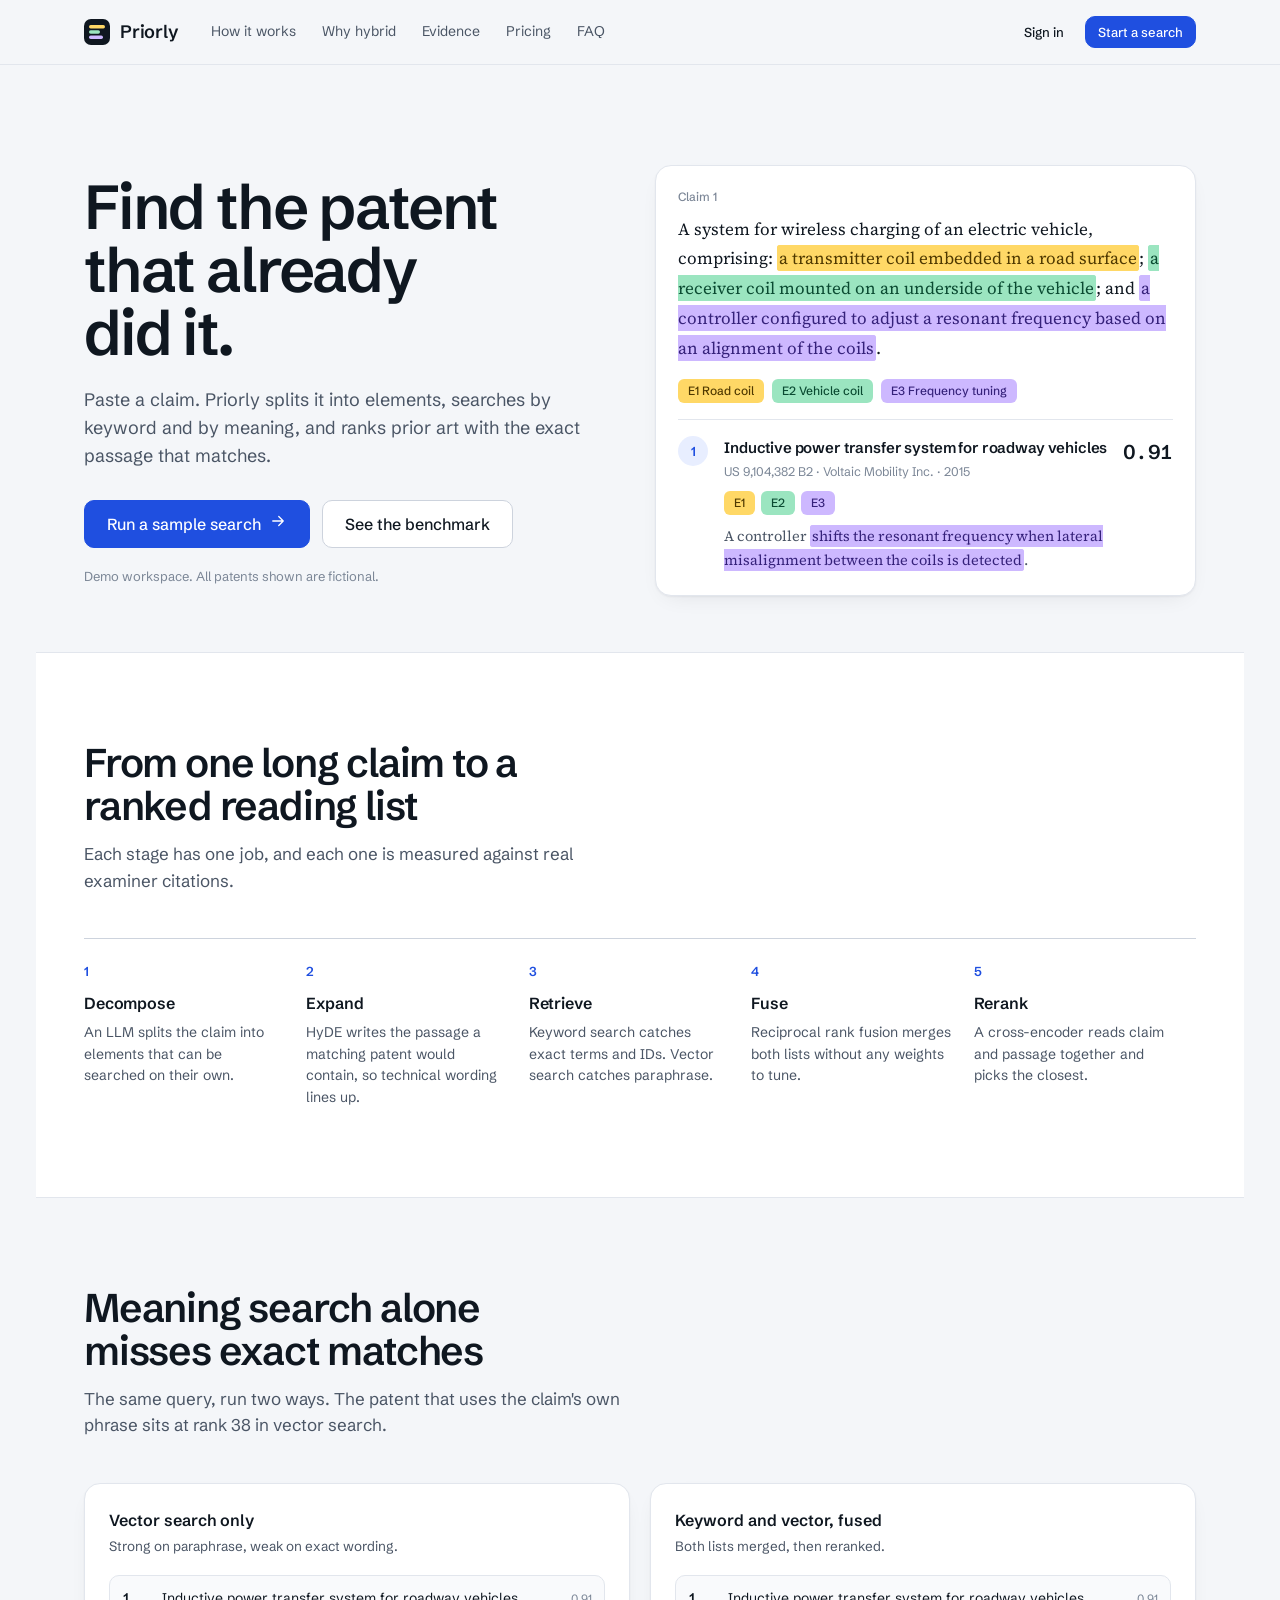
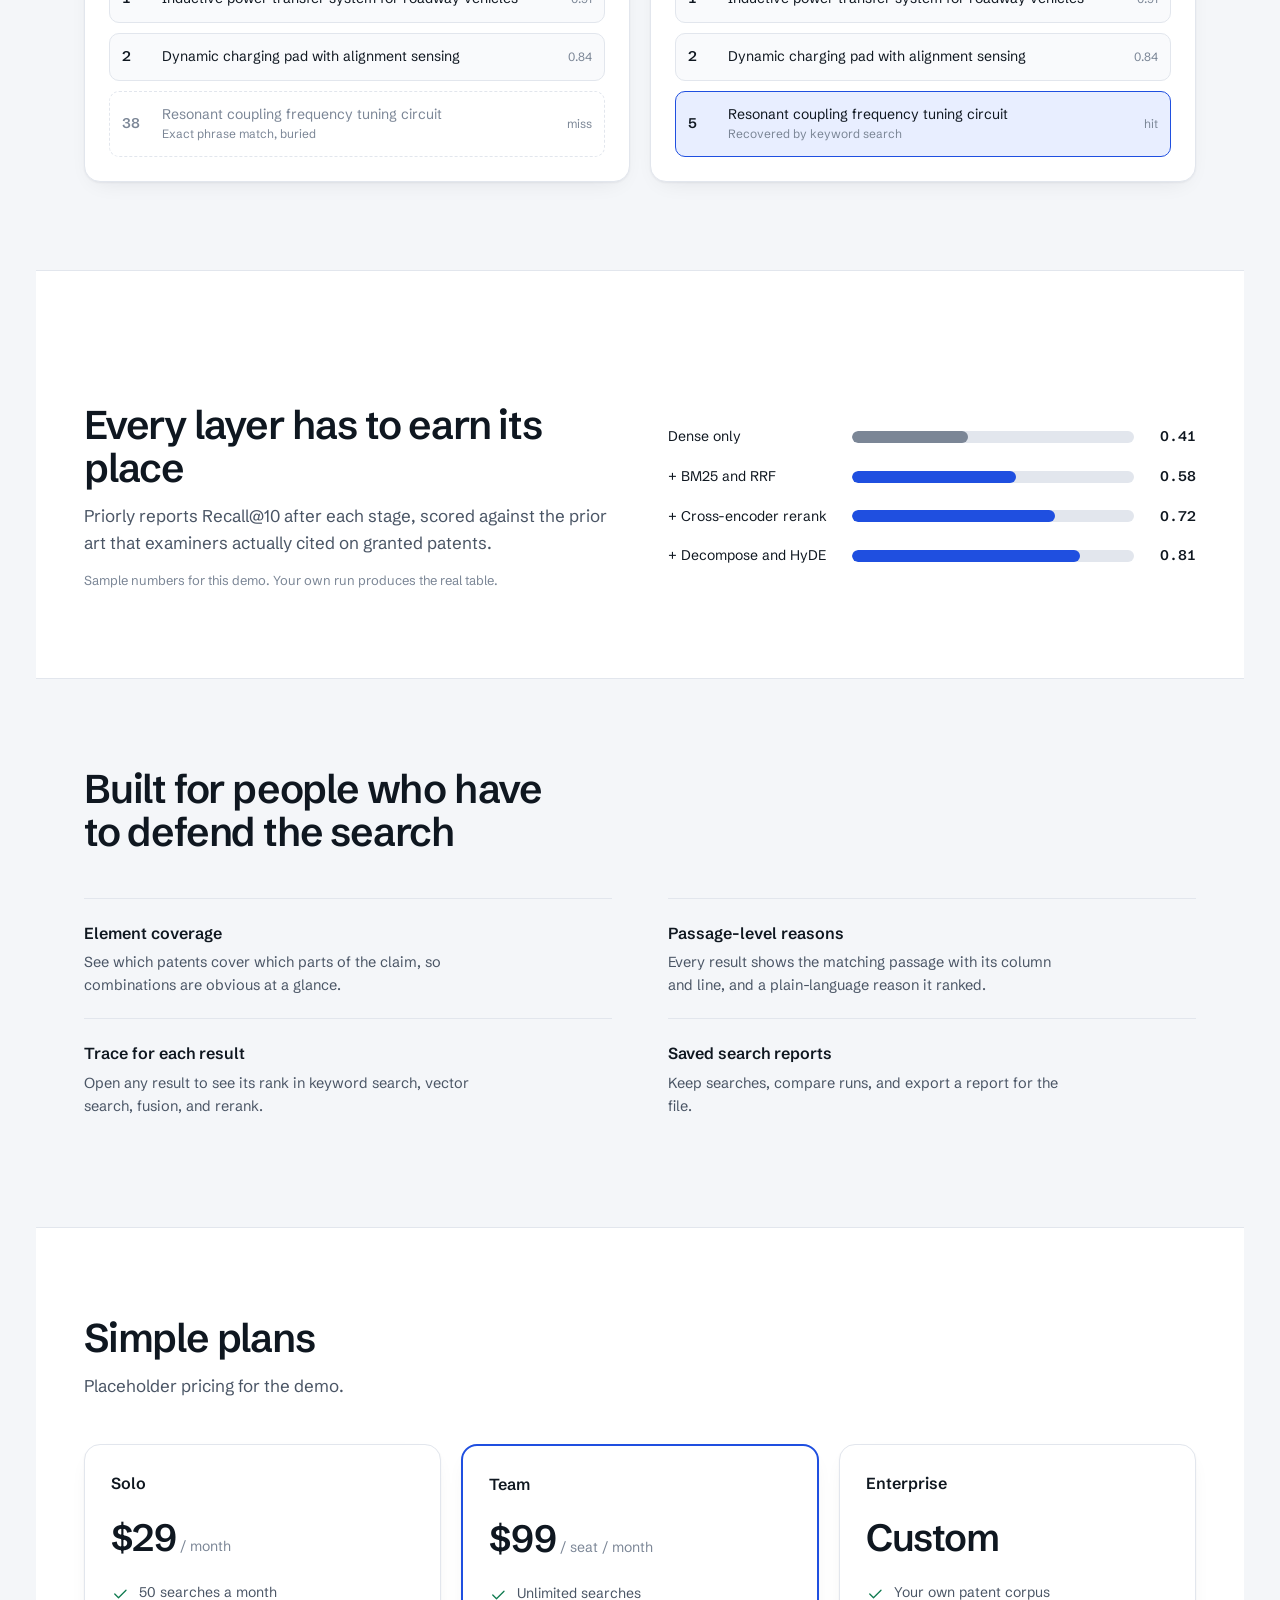
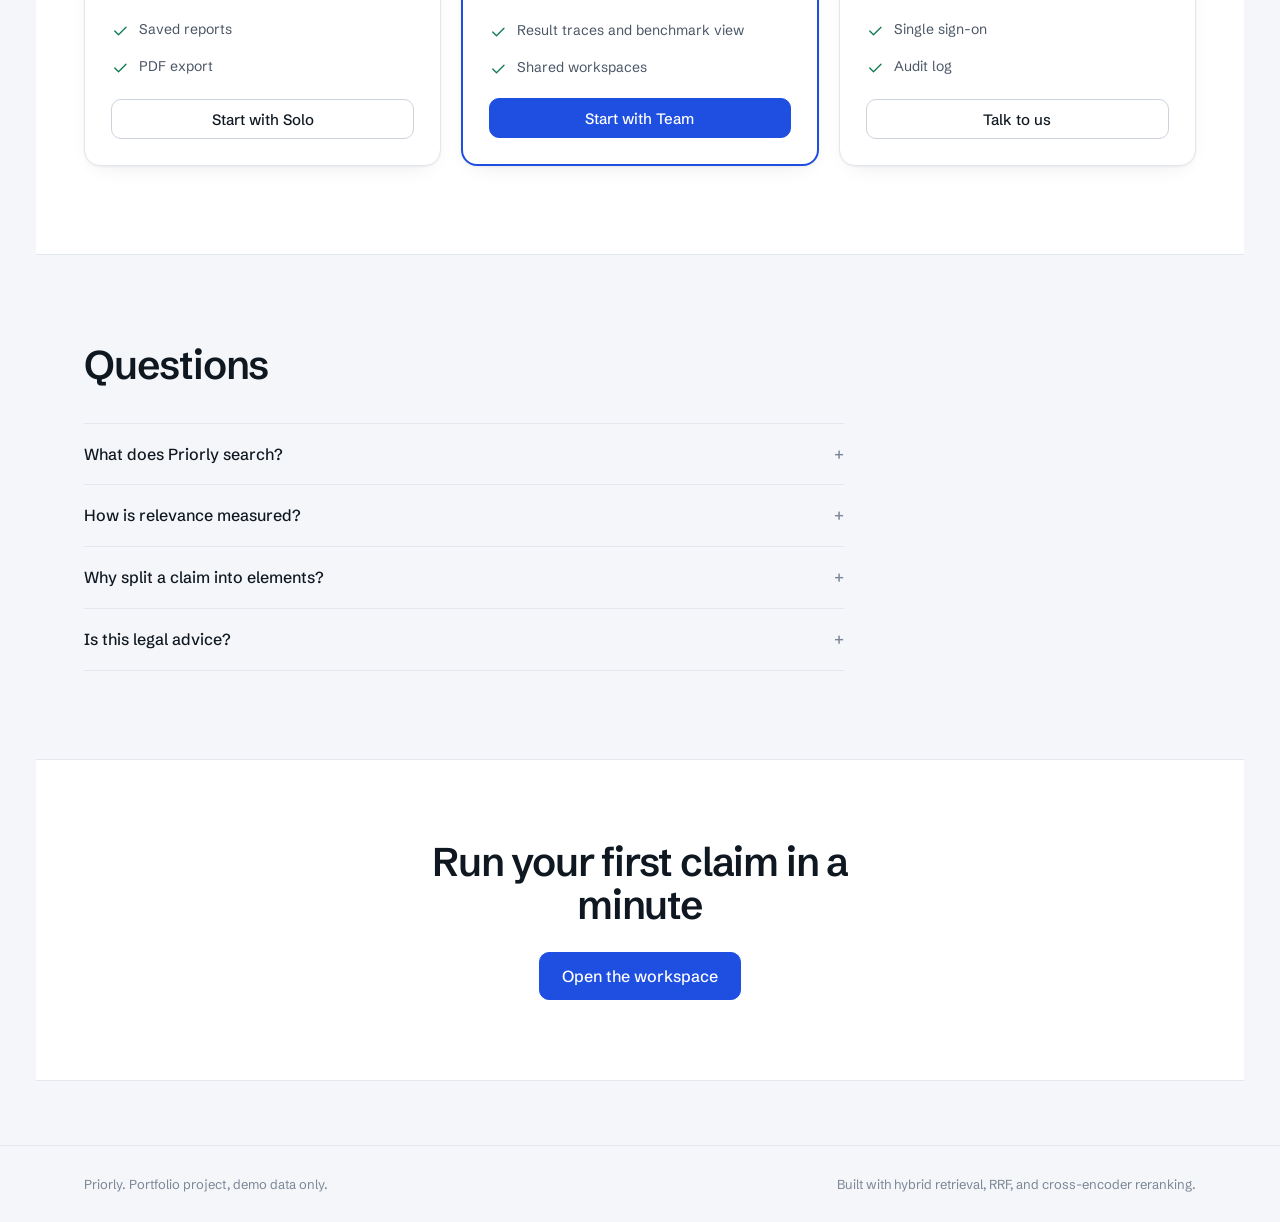
==== frontend/index.html @ bfcafda0 "Initial commit: Priorly AI Patent Search" ====
<!doctype html>
<html lang="en">
<head>
<meta charset="utf-8">
<meta name="viewport" content="width=device-width,initial-scale=1">
<title>Priorly | Prior-art search for patent claims</title>
<meta name="description" content="Paste a patent claim. Priorly splits it into elements, searches by keyword and meaning, and ranks prior art with the passage that matches.">
<link rel="preconnect" href="https://fonts.googleapis.com">
<link rel="preconnect" href="https://fonts.gstatic.com" crossorigin>
<link href="https://fonts.googleapis.com/css2?family=Schibsted+Grotesk:wght@400;500;600&family=Source+Serif+4:opsz,wght@8..60,400;8..60,600&display=swap" rel="stylesheet">
<link rel="stylesheet" href="css/styles.css">
<script>
  (function(){try{var t=localStorage.getItem("priorly-theme");if(!t&&window.matchMedia("(prefers-color-scheme: dark)").matches)t="dark";if(t)document.documentElement.setAttribute("data-theme",t)}catch(e){}})();
</script>
</head>
<body>

<header class="nav">
  <div class="wrap">
    <a href="index.html" class="logo" aria-label="Priorly home">
      <svg viewBox="0 0 26 26" aria-hidden="true"><rect width="26" height="26" rx="7" fill="var(--ink)"/><rect x="5" y="6" width="16" height="3.4" rx="1.7" fill="var(--e1)"/><rect x="5" y="11.3" width="11" height="3.4" rx="1.7" fill="var(--e2)"/><rect x="5" y="16.6" width="14" height="3.4" rx="1.7" fill="var(--e3)"/></svg>
      Priorly
    </a>
    <nav aria-label="Main">
      <a href="#how">How it works</a>
      <a href="#hybrid">Why hybrid</a>
      <a href="#evidence">Evidence</a>
      <a href="#pricing">Pricing</a>
      <a href="#faq">FAQ</a>
    </nav>
    <div class="actions">
      <a class="btn ghost sm" href="app.html">Sign in</a>
      <a class="btn primary sm" href="app.html">Start a search</a>
    </div>
  </div>
</header>

<main>
<section class="hero">
  <div class="wrap">
    <div>
      <h1>Find the patent that already did it.</h1>
      <p class="lede">Paste a claim. Priorly splits it into elements, searches by keyword and by meaning, and ranks prior art with the exact passage that matches.</p>
      <div class="cta">
        <a class="btn primary lg" href="app.html">Run a sample search <span data-i="arrow"></span></a>
        <a class="btn lg" href="#evidence">See the benchmark</a>
      </div>
      <p class="fine">Demo workspace. All patents shown are fictional.</p>
    </div>

    <div class="panel demo" aria-label="Example search result">
      <div class="label">Claim 1</div>
      <p class="claim-text">A system for wireless charging of an electric vehicle, comprising: <mark data-e="1">a transmitter coil embedded in a road surface</mark>; <mark data-e="2">a receiver coil mounted on an underside of the vehicle</mark>; and <mark data-e="3">a controller configured to adjust a resonant frequency based on an alignment of the coils</mark>.</p>
      <div class="legend">
        <span class="chip e1">E1 Road coil</span>
        <span class="chip e2">E2 Vehicle coil</span>
        <span class="chip e3">E3 Frequency tuning</span>
      </div>
      <div class="res">
        <div class="rank">1</div>
        <div>
          <h4>Inductive power transfer system for roadway vehicles</h4>
          <div class="meta">US 9,104,382 B2 &middot; Voltaic Mobility Inc. &middot; 2015</div>
          <div style="display:flex;gap:6px;margin-top:10px"><span class="chip e1">E1</span><span class="chip e2">E2</span><span class="chip e3">E3</span></div>
          <p class="quote">A controller <mark data-e="3">shifts the resonant frequency when lateral misalignment between the coils is detected</mark>.</p>
        </div>
        <div class="score">0.91</div>
      </div>
    </div>
  </div>
</section>

<section class="sec alt" id="how">
  <div class="wrap">
    <h2>From one long claim to a ranked reading list</h2>
    <p class="sub">Each stage has one job, and each one is measured against real examiner citations.</p>
    <div class="steps">
      <div class="step"><b>1</b><h3>Decompose</h3><p>An LLM splits the claim into elements that can be searched on their own.</p></div>
      <div class="step"><b>2</b><h3>Expand</h3><p>HyDE writes the passage a matching patent would contain, so technical wording lines up.</p></div>
      <div class="step"><b>3</b><h3>Retrieve</h3><p>Keyword search catches exact terms and IDs. Vector search catches paraphrase.</p></div>
      <div class="step"><b>4</b><h3>Fuse</h3><p>Reciprocal rank fusion merges both lists without any weights to tune.</p></div>
      <div class="step"><b>5</b><h3>Rerank</h3><p>A cross-encoder reads claim and passage together and picks the closest.</p></div>
    </div>
  </div>
</section>

<section class="sec" id="hybrid">
  <div class="wrap">
    <h2>Meaning search alone misses exact matches</h2>
    <p class="sub">The same query, run two ways. The patent that uses the claim's own phrase sits at rank 38 in vector search.</p>
    <div class="split">
      <div class="panel case">
        <h3>Vector search only</h3>
        <p class="cap">Strong on paraphrase, weak on exact wording.</p>
        <div class="rows">
          <div class="rowx"><span class="pos">1</span><span>Inductive power transfer system for roadway vehicles</span><small>0.91</small></div>
          <div class="rowx"><span class="pos">2</span><span>Dynamic charging pad with alignment sensing</span><small>0.84</small></div>
          <div class="rowx miss"><span class="pos">38</span><span>Resonant coupling frequency tuning circuit<small>Exact phrase match, buried</small></span><small>miss</small></div>
        </div>
      </div>
      <div class="panel case">
        <h3>Keyword and vector, fused</h3>
        <p class="cap">Both lists merged, then reranked.</p>
        <div class="rows">
          <div class="rowx"><span class="pos">1</span><span>Inductive power transfer system for roadway vehicles</span><small>0.91</small></div>
          <div class="rowx"><span class="pos">2</span><span>Dynamic charging pad with alignment sensing</span><small>0.84</small></div>
          <div class="rowx hit"><span class="pos">5</span><span>Resonant coupling frequency tuning circuit<small>Recovered by keyword search</small></span><small>hit</small></div>
        </div>
      </div>
    </div>
  </div>
</section>

<section class="sec alt" id="evidence">
  <div class="wrap">
    <div class="bars">
      <div>
        <h2>Every layer has to earn its place</h2>
        <p class="sub">Priorly reports Recall@10 after each stage, scored against the prior art that examiners actually cited on granted patents.</p>
        <p class="note">Sample numbers for this demo. Your own run produces the real table.</p>
      </div>
      <div id="lift" aria-label="Recall at 10 by pipeline stage"></div>
    </div>
  </div>
</section>

<section class="sec">
  <div class="wrap">
    <h2>Built for people who have to defend the search</h2>
    <div class="feat">
      <div><h3>Element coverage</h3><p>See which patents cover which parts of the claim, so combinations are obvious at a glance.</p></div>
      <div><h3>Passage-level reasons</h3><p>Every result shows the matching passage with its column and line, and a plain-language reason it ranked.</p></div>
      <div><h3>Trace for each result</h3><p>Open any result to see its rank in keyword search, vector search, fusion, and rerank.</p></div>
      <div><h3>Saved search reports</h3><p>Keep searches, compare runs, and export a report for the file.</p></div>
    </div>
  </div>
</section>

<section class="sec alt" id="pricing">
  <div class="wrap">
    <h2>Simple plans</h2>
    <p class="sub">Placeholder pricing for the demo.</p>
    <div class="plans">
      <div class="panel plan">
        <h3>Solo</h3><div class="price">$29<small> / month</small></div>
        <ul><li><span data-i="check"></span>50 searches a month</li><li><span data-i="check"></span>Saved reports</li><li><span data-i="check"></span>PDF export</li></ul>
        <a class="btn" href="app.html">Start with Solo</a>
      </div>
      <div class="panel plan hot">
        <h3>Team</h3><div class="price">$99<small> / seat / month</small></div>
        <ul><li><span data-i="check"></span>Unlimited searches</li><li><span data-i="check"></span>Result traces and benchmark view</li><li><span data-i="check"></span>Shared workspaces</li></ul>
        <a class="btn primary" href="app.html">Start with Team</a>
      </div>
      <div class="panel plan">
        <h3>Enterprise</h3><div class="price">Custom</div>
        <ul><li><span data-i="check"></span>Your own patent corpus</li><li><span data-i="check"></span>Single sign-on</li><li><span data-i="check"></span>Audit log</li></ul>
        <a class="btn" href="app.html">Talk to us</a>
      </div>
    </div>
  </div>
</section>

<section class="sec" id="faq">
  <div class="wrap">
    <h2>Questions</h2>
    <div class="faq">
      <details><summary>What does Priorly search?</summary><p>A corpus of granted patents and published applications. The demo uses a fictional set so you can explore the interface safely.</p></details>
      <details><summary>How is relevance measured?</summary><p>Against the references that examiners cited on granted patents. Recall@10 and precision@10 are reported after every pipeline stage.</p></details>
      <details><summary>Why split a claim into elements?</summary><p>One prior-art document rarely covers a whole claim. Searching elements separately finds the pieces, and the coverage view shows how they combine.</p></details>
      <details><summary>Is this legal advice?</summary><p>No. Priorly is a research tool. A patent professional should review any conclusion about validity.</p></details>
    </div>
  </div>
</section>

<section class="sec alt final">
  <div class="wrap">
    <h2>Run your first claim in a minute</h2>
    <div class="cta"><a class="btn primary lg" href="app.html">Open the workspace</a></div>
  </div>
</section>
</main>

<footer>
  <div class="wrap"><span>Priorly. Portfolio project, demo data only.</span><span>Built with hybrid retrieval, RRF, and cross-encoder reranking.</span></div>
</footer>

<script src="js/icons.js"></script>
<script src="js/data.js"></script>
<script>
  (function(){
    var host=document.getElementById("lift");
    EVAL.stages.forEach(function(s,i){
      var row=document.createElement("div");row.className="bar-row";
      row.innerHTML='<span>'+s.name+'</span><div class="track"><i class="'+(i===0?'base':'')+'"></i></div><span>'+s.recall.toFixed(2)+'</span>';
      host.appendChild(row);
    });
    var go=function(){host.querySelectorAll(".track i").forEach(function(el,i){el.style.width=(EVAL.stages[i].recall*100)+"%"})};
    if("IntersectionObserver" in window){
      new IntersectionObserver(function(e,o){if(e[0].isIntersecting){go();o.disconnect()}},{threshold:.3}).observe(host);
    } else go();
  })();
</script>
</body>
</html>
---- frontend/css/styles.css ----
:root{
  --bg:#F4F6F9;--surface:#FFFFFF;--surface2:#F9FAFC;--ink:#0F1720;--ink2:#4A5565;--ink3:#7B8696;
  --line:#E2E6ED;--line2:#CDD3DD;--brand:#1F4FE0;--brand-hover:#173FBD;--brand-ink:#FFFFFF;--brand-soft:#E8EEFF;
  --ok:#0E7A4F;--ok-soft:#E3F5EC;--warn:#8A5A00;--warn-soft:#FFF1D6;
  --e1:#FFD866;--e1-ink:#4F3900;--e2:#9BE5C0;--e2-ink:#0A4A31;--e3:#CDB8FF;--e3-ink:#35217A;
  --shadow:0 1px 2px rgba(15,23,32,.05),0 8px 24px -12px rgba(15,23,32,.12);
  --sans:"Schibsted Grotesk",ui-sans-serif,system-ui,-apple-system,"Segoe UI",Roboto,sans-serif;
  --serif:"Source Serif 4",Georgia,"Times New Roman",serif;
  --r:10px;--r-lg:16px;
}
[data-theme="dark"]{
  --bg:#0B1017;--surface:#121923;--surface2:#0F1620;--ink:#E8ECF2;--ink2:#A3AEBF;--ink3:#6F7B8D;
  --line:#232C3A;--line2:#334054;--brand:#6E92FF;--brand-hover:#8AA8FF;--brand-ink:#0B1017;--brand-soft:#1A2750;
  --ok:#5FD3A2;--ok-soft:#10261D;--warn:#F2C260;--warn-soft:#2A2110;
  --e1:#5C4A12;--e1-ink:#FFE08A;--e2:#164A36;--e2-ink:#9BE5C0;--e3:#3A2F6B;--e3-ink:#DCCFFF;
  --shadow:0 1px 2px rgba(0,0,0,.4),0 8px 24px -12px rgba(0,0,0,.6);
}
*{box-sizing:border-box}
html{scroll-behavior:smooth}
body{margin:0;background:var(--bg);color:var(--ink);font-family:var(--sans);font-size:15px;line-height:1.55;-webkit-font-smoothing:antialiased}
h1,h2,h3,h4,p{margin:0}
a{color:inherit;text-decoration:none}
button,input,select,textarea{font:inherit;color:inherit}
:focus-visible{outline:2px solid var(--brand);outline-offset:2px;border-radius:6px}
svg.i{width:18px;height:18px;flex:none;stroke:currentColor;fill:none;stroke-width:1.7;stroke-linecap:round;stroke-linejoin:round}
.sr{position:absolute;width:1px;height:1px;overflow:hidden;clip:rect(0,0,0,0);white-space:nowrap}

.btn{display:inline-flex;align-items:center;justify-content:center;gap:8px;height:40px;padding:0 16px;border-radius:var(--r);border:1px solid var(--line2);background:var(--surface);cursor:pointer;font-weight:500;transition:background .15s,border-color .15s}
.btn:hover{background:var(--surface2);border-color:var(--ink3)}
.btn.primary{background:var(--brand);border-color:var(--brand);color:var(--brand-ink)}
.btn.primary:hover{background:var(--brand-hover);border-color:var(--brand-hover)}
.btn.ghost{border-color:transparent;background:transparent}
.btn.ghost:hover{background:var(--surface2)}
.btn.sm{height:32px;padding:0 12px;font-size:13px}
.btn.lg{height:48px;padding:0 22px;font-size:16px}

mark{background:transparent;color:inherit;border-radius:3px;padding:1px 2px}
mark[data-e="1"]{background:var(--e1);color:var(--e1-ink)}
mark[data-e="2"]{background:var(--e2);color:var(--e2-ink)}
mark[data-e="3"]{background:var(--e3);color:var(--e3-ink)}
.chip{display:inline-flex;align-items:center;gap:6px;height:24px;padding:0 9px;border-radius:6px;font-size:12px;font-weight:500;border:1px solid var(--line2);color:var(--ink3);background:transparent}
.chip.e1{background:var(--e1);color:var(--e1-ink);border-color:transparent}
.chip.e2{background:var(--e2);color:var(--e2-ink);border-color:transparent}
.chip.e3{background:var(--e3);color:var(--e3-ink);border-color:transparent}
.chip.flag{background:var(--brand-soft);color:var(--brand);border-color:transparent}
.logo{display:inline-flex;align-items:center;gap:10px;font-weight:600;font-size:18px;letter-spacing:-.01em}
.logo svg{width:26px;height:26px}

/* ---------- Landing ---------- */
.wrap{max-width:1160px;margin:0 auto;padding:0 24px}
.nav{position:sticky;top:0;z-index:20;background:color-mix(in srgb,var(--bg) 88%,transparent);backdrop-filter:blur(10px);border-bottom:1px solid var(--line)}
.nav .wrap{display:flex;align-items:center;height:64px;gap:32px}
.nav nav{display:flex;gap:26px;color:var(--ink2);font-size:14px;margin-right:auto}
.nav nav a:hover{color:var(--ink)}
.nav .actions{display:flex;gap:8px;align-items:center}
.hero{padding:72px 0 56px}
.hero .wrap{display:grid;grid-template-columns:minmax(0,1fr) minmax(0,1.05fr);gap:56px;align-items:center}
.hero h1{font-size:clamp(40px,5.2vw,62px);line-height:1.02;letter-spacing:-.035em;font-weight:600;max-width:11ch}
.hero .lede{margin-top:22px;font-size:18px;color:var(--ink2);max-width:46ch}
.hero .cta{margin-top:30px;display:flex;gap:12px;flex-wrap:wrap}
.hero .fine{margin-top:18px;font-size:13px;color:var(--ink3)}
.panel{background:var(--surface);border:1px solid var(--line);border-radius:var(--r-lg);box-shadow:var(--shadow)}
.demo{padding:22px}
.demo .label{font-size:12px;color:var(--ink3);font-weight:500;margin-bottom:8px}
.claim-text{font-family:var(--serif);font-size:17px;line-height:1.75}
.hero mark{background-repeat:no-repeat;background-size:0% 100%;background-position:left;animation:sweep .8s ease forwards}
.hero mark[data-e="1"]{background-image:linear-gradient(var(--e1),var(--e1));animation-delay:.5s}
.hero mark[data-e="2"]{background-image:linear-gradient(var(--e2),var(--e2));animation-delay:1.3s}
.hero mark[data-e="3"]{background-image:linear-gradient(var(--e3),var(--e3));animation-delay:2.1s}
@keyframes sweep{to{background-size:100% 100%}}
.demo .legend{display:flex;gap:8px;flex-wrap:wrap;margin:16px 0}
.demo .res{border-top:1px solid var(--line);margin-top:6px;padding-top:16px;display:grid;grid-template-columns:34px 1fr auto;gap:12px;align-items:start}
.rank{width:30px;height:30px;border-radius:50%;background:var(--brand-soft);color:var(--brand);font-weight:600;font-size:13px;display:flex;align-items:center;justify-content:center}
.res h4{font-size:15px;font-weight:600;letter-spacing:-.01em}
.res .meta{font-size:12.5px;color:var(--ink3);margin-top:2px}
.res .quote{font-family:var(--serif);font-size:14.5px;color:var(--ink2);margin-top:10px;line-height:1.65}
.score{font-weight:600;font-size:20px;letter-spacing:-.02em;font-variant-numeric:tabular-nums}
.sec{padding:88px 0}
.sec.alt{background:var(--surface);border-block:1px solid var(--line)}
.sec h2{font-size:clamp(28px,3.4vw,40px);letter-spacing:-.03em;line-height:1.08;font-weight:600;max-width:20ch}
.sec .sub{margin-top:14px;color:var(--ink2);font-size:17px;max-width:56ch}
.steps{margin-top:44px;display:grid;grid-template-columns:repeat(5,1fr);border-top:1px solid var(--line2)}
.step{padding:22px 20px 0 0}
.step b{display:block;font-size:13px;color:var(--brand);font-weight:600;margin-bottom:10px}
.step h3{font-size:16px;font-weight:600;letter-spacing:-.01em;margin-bottom:6px}
.step p{font-size:14px;color:var(--ink2)}
.split{margin-top:44px;display:grid;grid-template-columns:1fr 1fr;gap:20px}
.case{padding:24px}
.case h3{font-size:16px;font-weight:600;margin-bottom:4px}
.case .cap{font-size:13.5px;color:var(--ink2);margin-bottom:18px}
.rows{display:flex;flex-direction:column;gap:10px}
.rowx{display:grid;grid-template-columns:28px 1fr auto;gap:12px;align-items:center;padding:12px;border:1px solid var(--line);border-radius:var(--r);background:var(--surface2);font-size:14px}
.rowx.miss{border-style:dashed;color:var(--ink3);background:transparent}
.rowx.hit{border-color:var(--brand);background:var(--brand-soft)}
.rowx small{display:block;color:var(--ink3);font-size:12px}
.pos{font-weight:600;font-variant-numeric:tabular-nums}
.bars{margin-top:44px;display:grid;grid-template-columns:minmax(0,1fr) minmax(0,1fr);gap:56px;align-items:center}
.bar-row{display:grid;grid-template-columns:170px 1fr 48px;gap:14px;align-items:center;padding:9px 0;font-size:14px}
.track{height:12px;background:var(--line);border-radius:6px;overflow:hidden}
.track i{display:block;height:100%;background:var(--brand);border-radius:6px;width:0;transition:width 1.1s cubic-bezier(.2,.7,.2,1)}
.track i.base{background:var(--ink3)}
.bar-row span:last-child{text-align:right;font-weight:600;font-variant-numeric:tabular-nums}
.note{font-size:13px;color:var(--ink3);margin-top:14px}
.feat{margin-top:44px;display:grid;grid-template-columns:1fr 1fr;column-gap:56px}
.feat div{padding:22px 0;border-top:1px solid var(--line)}
.feat h3{font-size:16px;font-weight:600;margin-bottom:6px}
.feat p{color:var(--ink2);font-size:14.5px;max-width:44ch}
.plans{margin-top:44px;display:grid;grid-template-columns:repeat(3,1fr);gap:20px}
.plan{padding:26px;display:flex;flex-direction:column;gap:14px}
.plan.hot{border:2px solid var(--brand)}
.plan h3{font-size:16px;font-weight:600}
.plan .price{font-size:38px;font-weight:600;letter-spacing:-.03em}
.plan .price small{font-size:14px;color:var(--ink3);font-weight:400;letter-spacing:0}
.plan ul{list-style:none;margin:0;padding:0;display:flex;flex-direction:column;gap:9px;color:var(--ink2);font-size:14px;flex:1}
.plan li{display:flex;gap:10px}
.plan li svg{color:var(--ok);margin-top:3px}
details{border-top:1px solid var(--line);padding:18px 0}
details:last-child{border-bottom:1px solid var(--line)}
summary{cursor:pointer;font-weight:500;font-size:16px;list-style:none;display:flex;justify-content:space-between}
summary::after{content:"+";color:var(--ink3)}
details[open] summary::after{content:"\2212"}
details p{margin-top:10px;color:var(--ink2);max-width:62ch}
.faq{margin-top:36px;max-width:760px}
.final{padding:80px 0;text-align:center}
.final h2{margin:0 auto;max-width:18ch}
.final .cta{margin-top:26px;display:flex;gap:12px;justify-content:center}
footer{border-top:1px solid var(--line);padding:28px 0;color:var(--ink3);font-size:13px}
footer .wrap{display:flex;justify-content:space-between;gap:16px;flex-wrap:wrap}

/* ---------- App ---------- */
.app{display:grid;grid-template-columns:248px minmax(0,1fr);min-height:100vh}
.side{background:var(--surface);border-right:1px solid var(--line);padding:18px 14px;display:flex;flex-direction:column;gap:20px;position:sticky;top:0;height:100vh}
.side .logo{padding:2px 8px}
.ws{display:flex;align-items:center;gap:10px;padding:9px 10px;border:1px solid var(--line);border-radius:var(--r);background:var(--surface2);font-size:13px}
.ws b{display:block;font-weight:600}
.ws small{color:var(--ink3)}
.avatar{width:28px;height:28px;border-radius:8px;background:var(--brand);color:var(--brand-ink);display:flex;align-items:center;justify-content:center;font-weight:600;font-size:12px;flex:none}
.menu{display:flex;flex-direction:column;gap:2px}
.menu button{display:flex;align-items:center;gap:12px;height:38px;padding:0 10px;border:0;background:transparent;border-radius:8px;color:var(--ink2);cursor:pointer;text-align:left;font-weight:500;width:100%}
.menu button:hover{background:var(--surface2);color:var(--ink)}
.menu button[aria-current="page"]{background:var(--brand-soft);color:var(--brand)}
.menu .count{margin-left:auto;font-size:12px;color:var(--ink3);font-weight:500}
.side .foot{margin-top:auto;display:flex;flex-direction:column;gap:8px}
.usage{padding:12px;border:1px solid var(--line);border-radius:var(--r);font-size:12.5px;color:var(--ink2)}
.usage .track{margin-top:8px;height:6px}
.usage .track i{width:42%}
main{padding:28px 36px 64px;min-width:0}
.top{display:flex;align-items:flex-start;justify-content:space-between;gap:16px;margin-bottom:22px;flex-wrap:wrap}
.top h1{font-size:26px;letter-spacing:-.025em;font-weight:600}
.top p{color:var(--ink2);margin-top:4px}
.view{display:none}
.view.on{display:block}
.grid2{display:grid;grid-template-columns:minmax(0,1fr) 300px;gap:20px;align-items:start}
.card{background:var(--surface);border:1px solid var(--line);border-radius:var(--r-lg);padding:20px}
.card + .card{margin-top:16px}
.card h3{font-size:15px;font-weight:600;margin-bottom:12px}
.field-label{font-size:13px;color:var(--ink2);font-weight:500;display:flex;justify-content:space-between;margin-bottom:8px}
textarea#claim{width:100%;min-height:128px;resize:vertical;border:1px solid var(--line2);border-radius:var(--r);padding:14px 16px;background:var(--surface2);font-family:var(--serif);font-size:16.5px;line-height:1.7}
textarea#claim:focus{border-color:var(--brand);outline:none;box-shadow:0 0 0 3px var(--brand-soft)}
.toolbar{display:flex;flex-wrap:wrap;gap:8px 18px;align-items:center;margin-top:14px}
.tg{display:flex;align-items:center;gap:8px;font-size:13.5px;color:var(--ink2);cursor:pointer;user-select:none}
.tg input{position:absolute;opacity:0}
.sw{width:32px;height:18px;border-radius:9px;background:var(--line2);position:relative;transition:background .15s;flex:none}
.sw::after{content:"";position:absolute;top:2px;left:2px;width:14px;height:14px;border-radius:50%;background:#fff;transition:transform .15s}
.tg input:checked + .sw{background:var(--brand)}
.tg input:checked + .sw::after{transform:translateX(14px)}
.tg input:focus-visible + .sw{outline:2px solid var(--brand);outline-offset:2px}
select,.inp{height:36px;border:1px solid var(--line2);border-radius:8px;background:var(--surface);padding:0 10px}
.inp{width:100%}
.spacer{flex:1}
.prog{display:none;margin-top:16px;gap:0;border:1px solid var(--line);border-radius:var(--r);overflow:hidden}
.prog.on{display:flex}
.pstep{flex:1;padding:10px 12px;font-size:12.5px;color:var(--ink3);border-right:1px solid var(--line);display:flex;gap:8px;align-items:center}
.pstep:last-child{border-right:0}
.pstep.run{color:var(--brand);background:var(--brand-soft)}
.pstep.done{color:var(--ok)}
.pstep svg{width:15px;height:15px}
.resbar{display:flex;justify-content:space-between;align-items:center;margin:22px 0 12px;flex-wrap:wrap;gap:8px}
.resbar h3{font-size:16px;font-weight:600}
.resbar span{font-size:13px;color:var(--ink3)}
.r{background:var(--surface);border:1px solid var(--line);border-radius:var(--r-lg);padding:18px 20px;display:grid;grid-template-columns:34px minmax(0,1fr) auto;gap:14px;transition:border-color .15s}
.r + .r{margin-top:12px}
.r:hover{border-color:var(--line2)}
.r .head{display:flex;gap:8px;align-items:center;flex-wrap:wrap;margin-top:10px}
.r .quote{font-family:var(--serif);font-size:15px;line-height:1.7;color:var(--ink2);margin-top:12px;padding-left:14px;border-left:2px solid var(--line2)}
.r .why{font-size:13.5px;color:var(--ink2);margin-top:10px}
.r .side-col{text-align:right;display:flex;flex-direction:column;align-items:flex-end;gap:10px}
.r .score small{display:block;font-size:11.5px;color:var(--ink3);font-weight:400;letter-spacing:0}
.actions-row{display:flex;gap:6px}
.icon-btn{width:32px;height:32px;border:1px solid var(--line);border-radius:8px;background:transparent;display:inline-flex;align-items:center;justify-content:center;cursor:pointer;color:var(--ink2)}
.icon-btn:hover{background:var(--surface2);color:var(--ink)}
.icon-btn.on{color:var(--brand);border-color:var(--brand);background:var(--brand-soft)}
.empty{border:1px dashed var(--line2);border-radius:var(--r-lg);padding:44px 24px;text-align:center;color:var(--ink2)}
.empty h3{color:var(--ink);font-size:17px;margin-bottom:6px}
.aside .el{display:flex;gap:10px;align-items:flex-start;padding:10px 0;border-top:1px solid var(--line);font-size:13.5px}
.aside .el:first-of-type{border-top:0}
.aside .el .chip{margin-top:1px}
.cov{display:flex;gap:6px;align-items:center;font-size:13px;margin:8px 0}
.cov .track{flex:1;height:8px}
.kv{display:flex;justify-content:space-between;font-size:13.5px;padding:7px 0;border-top:1px solid var(--line);color:var(--ink2)}
.kv:first-of-type{border-top:0}
.kv b{color:var(--ink);font-weight:500}
.metrics{display:grid;grid-template-columns:repeat(4,1fr);gap:14px;margin-bottom:16px}
.metric{background:var(--surface);border:1px solid var(--line);border-radius:var(--r-lg);padding:16px 18px}
.metric small{color:var(--ink3);font-size:13px}
.metric b{display:block;font-size:28px;letter-spacing:-.03em;font-weight:600;margin-top:2px;font-variant-numeric:tabular-nums}
.metric span{font-size:12.5px;color:var(--ok);font-weight:500}
.chart{width:100%;height:auto;display:block}
.chart text{font-family:var(--sans);fill:var(--ink2);font-size:12px}
.chart .gl{stroke:var(--line);stroke-width:1}
table{width:100%;border-collapse:collapse;font-size:14px}
th,td{text-align:left;padding:11px 12px;border-top:1px solid var(--line)}
th{font-weight:500;color:var(--ink3);font-size:13px;border-top:0}
td.num,th.num{text-align:right;font-variant-numeric:tabular-nums}
td b{font-weight:600}
.good{color:var(--ok);font-weight:600}
.bad{color:#C2412D;font-weight:600}
[data-theme="dark"] .bad{color:#FF8D79}
.list .item{display:grid;grid-template-columns:minmax(0,1fr) auto;gap:12px;align-items:center;padding:14px 0;border-top:1px solid var(--line)}
.list .item:first-child{border-top:0}
.list .item b{font-weight:600}
.list .item small{display:block;color:var(--ink3);font-size:13px}
.form{display:grid;grid-template-columns:1fr 1fr;gap:16px 20px}
.form label{font-size:13px;color:var(--ink2);font-weight:500;display:flex;flex-direction:column;gap:6px}
.form .hint{font-weight:400;color:var(--ink3);font-size:12.5px}
#drawer{position:fixed;top:0;right:0;height:100vh;width:min(440px,100%);background:var(--surface);border-left:1px solid var(--line);box-shadow:var(--shadow);transform:translateX(102%);transition:transform .28s cubic-bezier(.2,.7,.2,1);z-index:50;padding:22px;overflow:auto}
#drawer.on{transform:none}
#scrim{position:fixed;inset:0;background:rgba(10,14,20,.35);opacity:0;pointer-events:none;transition:opacity .2s;z-index:40}
#scrim.on{opacity:1;pointer-events:auto}
.trace{margin-top:16px;display:flex;flex-direction:column;gap:12px}
.tr{display:grid;grid-template-columns:110px 1fr 40px;gap:10px;align-items:center;font-size:13.5px}
.tr .track{height:10px}
.tr .track i{width:var(--w);transition:none}
.tr b{text-align:right;font-variant-numeric:tabular-nums}
#toast{position:fixed;left:50%;bottom:28px;transform:translate(-50%,20px);background:var(--ink);color:var(--bg);padding:10px 16px;border-radius:10px;font-size:14px;opacity:0;pointer-events:none;transition:all .25s;z-index:60}
#toast.on{opacity:1;transform:translate(-50%,0)}

@media (max-width:980px){
  .hero .wrap,.bars,.split,.feat,.plans{grid-template-columns:1fr}
  .steps{grid-template-columns:1fr 1fr}
  .nav nav{display:none}
  .nav .wrap{justify-content:space-between}
  .app{grid-template-columns:1fr}
  .side{position:static;height:auto;flex-direction:row;flex-wrap:wrap;align-items:center;padding:12px}
  .side .ws,.side .usage{display:none}
  .menu{flex-direction:row;flex-wrap:wrap}
  .side .foot{margin:0 0 0 auto;flex-direction:row}
  main{padding:20px 16px 56px}
  .grid2{grid-template-columns:minmax(0,1fr)}
  .prog{flex-wrap:wrap}
  .pstep{flex:1 1 33%;border-bottom:1px solid var(--line)}
  .metrics{grid-template-columns:1fr 1fr}
  .form{grid-template-columns:1fr}
  .r{grid-template-columns:30px minmax(0,1fr)}
  .r .side-col{grid-column:2;flex-direction:row;align-items:center;justify-content:space-between;text-align:left}
}
@media (prefers-reduced-motion:reduce){
  *{animation:none!important;transition:none!important}
  .hero mark{background-size:100% 100%}
}

.modebar{display:flex;gap:10px;align-items:flex-start;padding:10px 14px;border-radius:var(--r);font-size:13px;margin-bottom:18px;border:1px solid var(--line);background:var(--surface)}
.modebar .dot{width:8px;height:8px;border-radius:50%;margin-top:6px;flex:none;background:var(--ink3)}
.modebar.live .dot{background:var(--ok)}
.modebar.demo{background:var(--warn-soft);border-color:transparent;color:var(--warn)}
.modebar.demo .dot{background:var(--warn)}
.modebar code{font-family:ui-monospace,Menlo,monospace;font-size:12px}
.notice{padding:10px 14px;border-radius:var(--r);background:var(--warn-soft);color:var(--warn);font-size:13.5px;margin:22px 0 -10px}
.empty.err{border-color:var(--line2)}

.grid2>*{min-width:0}
.toolbar{min-width:0}
@media (max-width:980px){#typeTable{display:block;overflow-x:auto;white-space:nowrap}}

.metric span.neg{color:#C2412D}
[data-theme="dark"] .metric span.neg{color:#FF8D79}
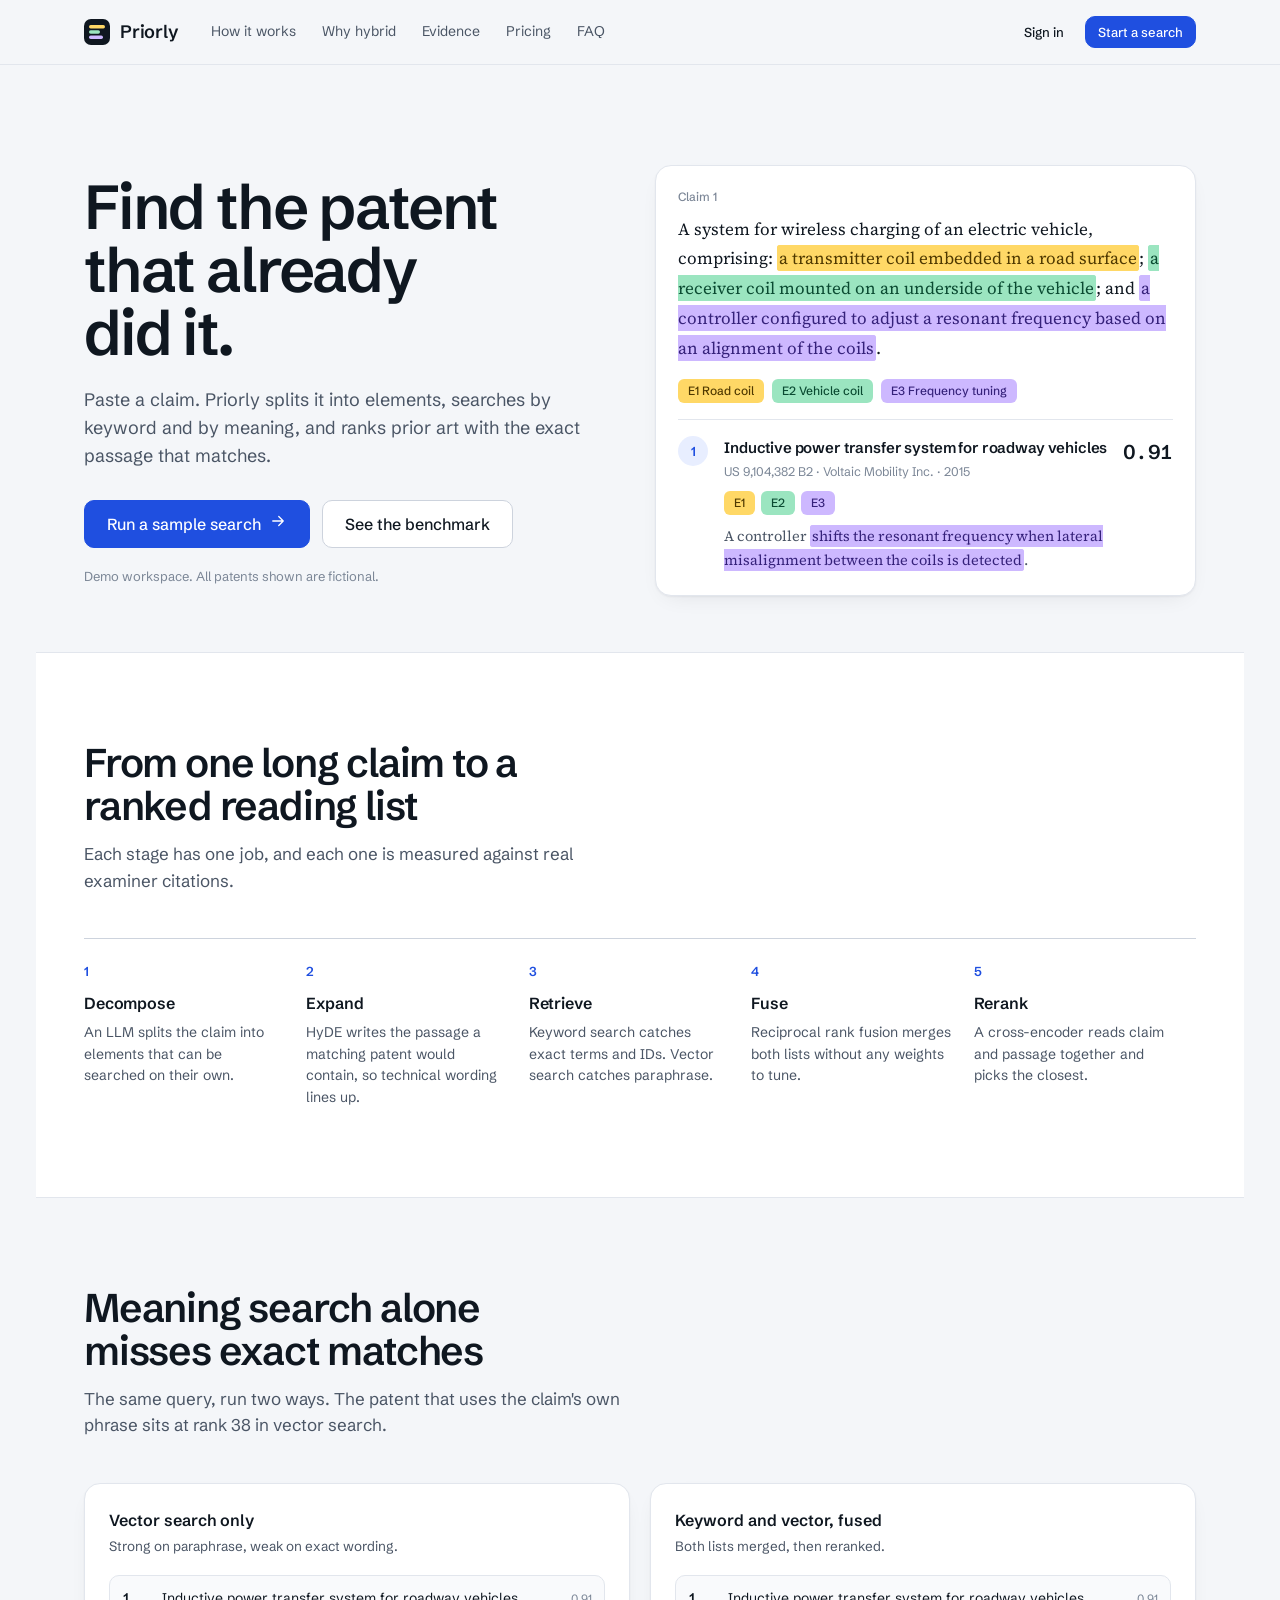
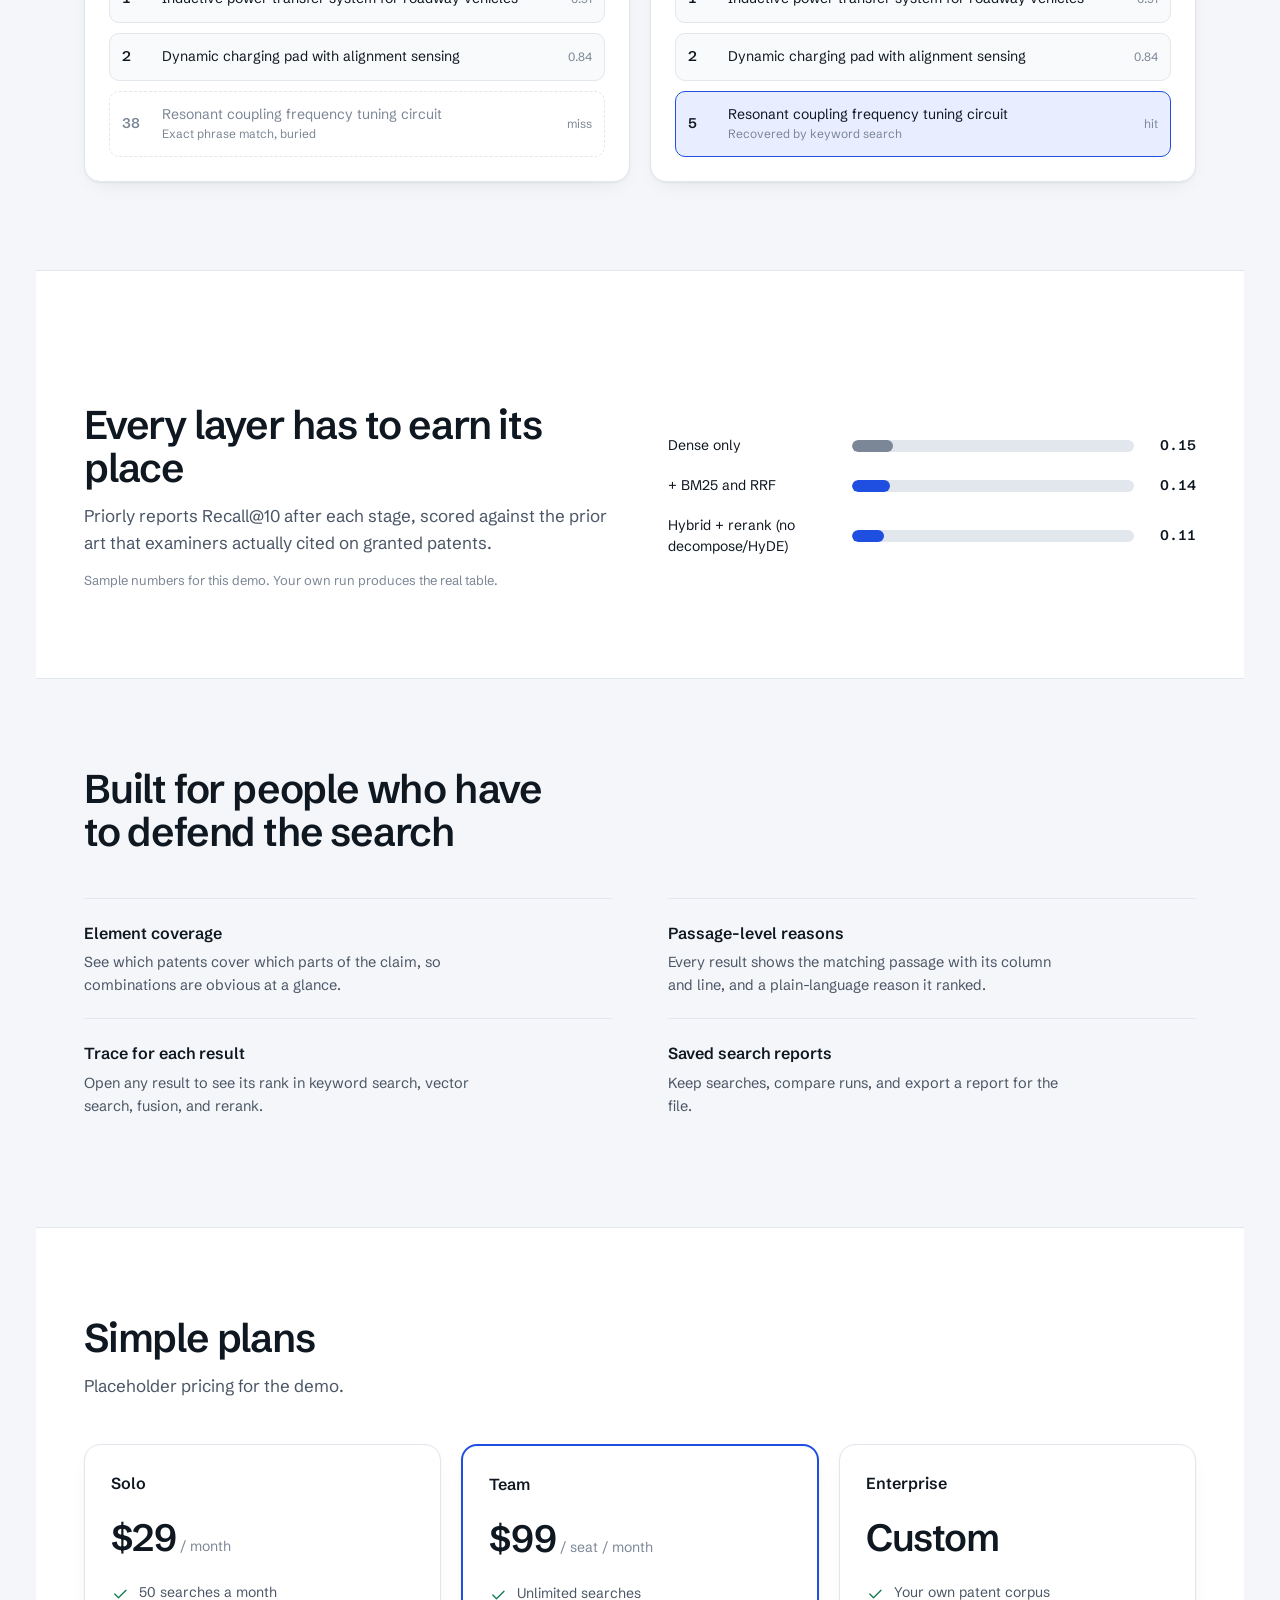
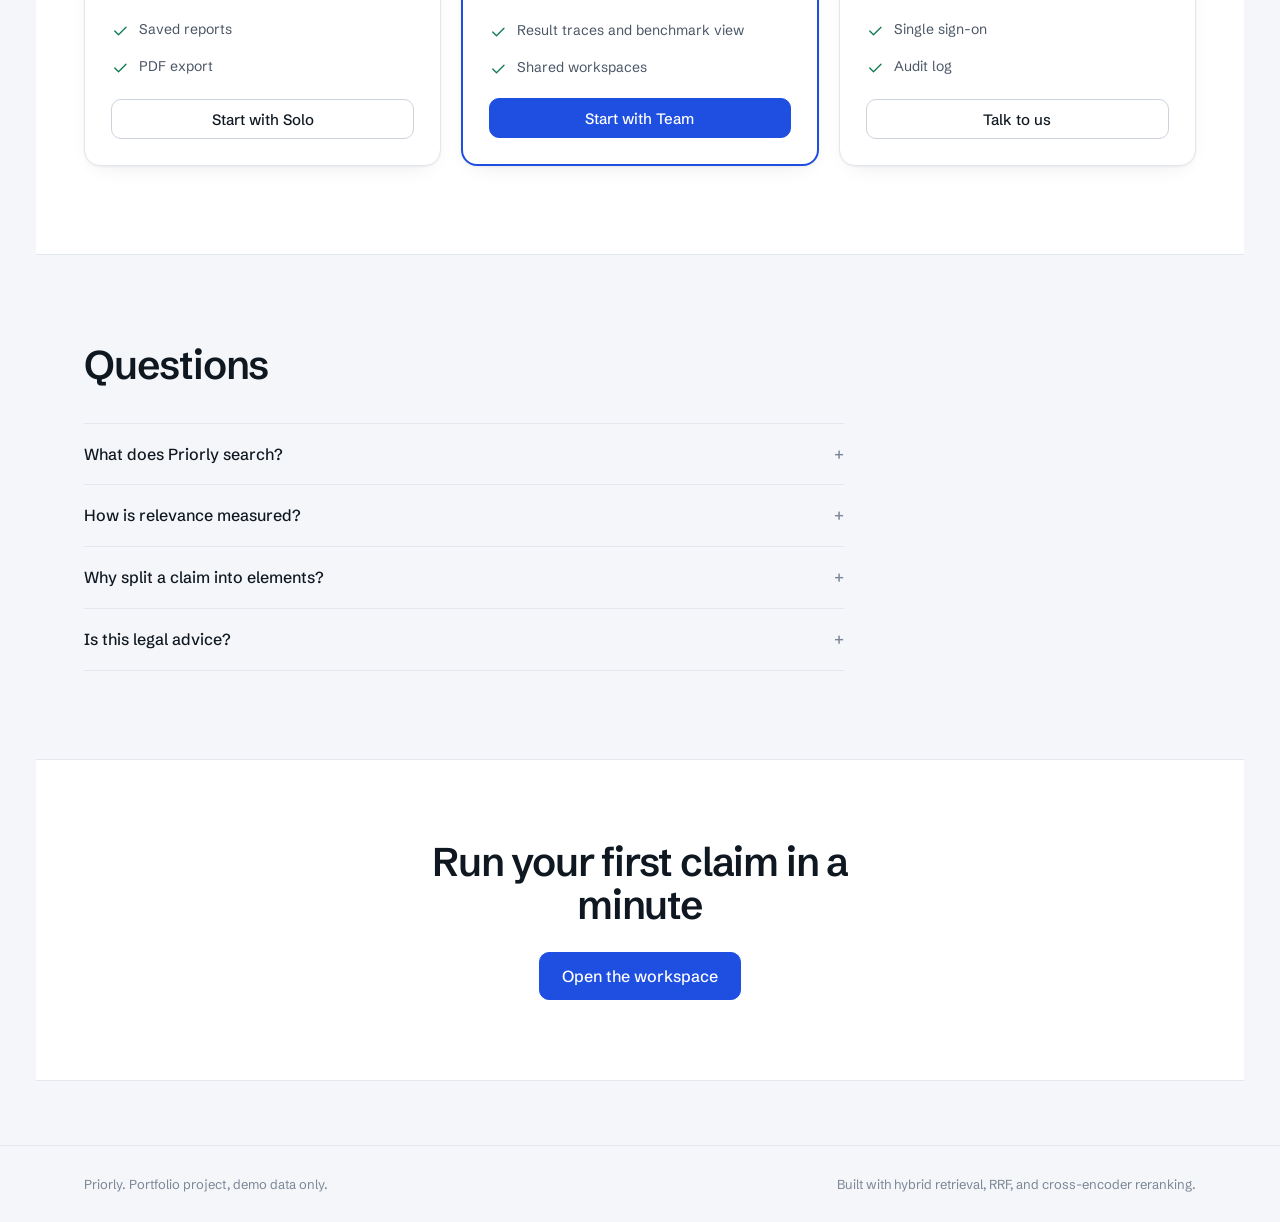
==== commit b0d6234f: "Finalize Priorly SVG browser favicon" ====
--- a/frontend/index.html
+++ b/frontend/index.html
@@ -12,6 +12,7 @@
 <script>
   (function(){try{var t=localStorage.getItem("priorly-theme");if(!t&&window.matchMedia("(prefers-color-scheme: dark)").matches)t="dark";if(t)document.documentElement.setAttribute("data-theme",t)}catch(e){}})();
 </script>
+<link rel="icon" type="image/svg+xml" href="/favicon.svg?v=4">
 </head>
 <body>
 
--- a/frontend/css/styles.css
+++ b/frontend/css/styles.css
@@ -169,7 +169,18 @@
 .inp{width:100%}
 .spacer{flex:1}
 .prog{display:none;margin-top:16px;gap:0;border:1px solid var(--line);border-radius:var(--r);overflow:hidden}
+.prog{flex-wrap:wrap}
 .prog.on{display:flex}
+.pwrap{flex:0 0 100%;padding:10px 12px 12px;border-top:1px solid var(--line)}
+.pbar{height:8px;border-radius:6px;background:var(--line);overflow:hidden;position:relative}
+.pbar i{display:block;height:100%;width:2%;background:var(--brand);border-radius:6px;transition:width .35s ease}
+.pbar.busy::after{content:"";position:absolute;top:0;bottom:0;width:30%;background:linear-gradient(90deg,transparent,color-mix(in srgb,var(--brand) 45%,transparent),transparent);animation:pslide 1.3s ease-in-out infinite}
+.pnotes{list-style:none;margin:10px 0 0;padding:0;font-size:12.5px;color:var(--ink2);display:grid;gap:3px}
+.pnotes b{color:var(--ink);font-weight:600}
+.pnotes li.warn{color:var(--warn)}
+@keyframes pslide{from{left:-30%}to{left:100%}}
+.pmeta{display:flex;justify-content:space-between;gap:12px;flex-wrap:wrap;margin-top:7px;font-size:12.5px;color:var(--ink2)}
+@media (prefers-reduced-motion:reduce){.pbar.busy::after{animation:none}}
 .pstep{flex:1;padding:10px 12px;font-size:12.5px;color:var(--ink3);border-right:1px solid var(--line);display:flex;gap:8px;align-items:center}
 .pstep:last-child{border-right:0}
 .pstep.run{color:var(--brand);background:var(--brand-soft)}
@@ -274,3 +285,140 @@
 
 .metric span.neg{color:#C2412D}
 [data-theme="dark"] .metric span.neg{color:#FF8D79}
+
+/* ---------- Experiments, playground, inspector, observability ---------- */
+.lab-grid{display:grid;gap:16px}
+.kvs{display:flex;flex-wrap:wrap;gap:8px;margin-top:10px}
+.tbl{width:100%;border-collapse:collapse;font-size:13px}
+.tbl th{font-weight:500;color:var(--ink3);text-align:left;padding:8px 10px;border-bottom:1px solid var(--line);white-space:nowrap}
+.tbl th.num,.tbl td.num{text-align:right;font-variant-numeric:tabular-nums}
+.tbl td{padding:8px 10px;border-bottom:1px solid var(--line);vertical-align:top}
+.tbl tr.click{cursor:pointer}.tbl tr.click:hover td{background:var(--surface2)}
+.tbl tr.sel td{background:var(--brand-soft)}
+.tbl th.sort{cursor:pointer}.tbl th.sort:hover{color:var(--ink)}
+.scroll-x{overflow-x:auto}
+.heat{border-collapse:separate;border-spacing:4px;width:100%}
+.heat th{font-weight:500;color:var(--ink2);font-size:13px;text-align:left;padding:4px 8px}
+.heat td{text-align:center;border-radius:8px;padding:14px 8px;font-variant-numeric:tabular-nums;font-weight:600;cursor:pointer;border:2px solid transparent}
+.heat td:hover,.heat td.sel{border-color:var(--ink)}
+.heat td.best{outline:2px solid var(--ok);outline-offset:-2px}
+.heat small{display:block;font-weight:400;font-size:11px;color:var(--ink2)}
+.verdict{display:inline-block;padding:2px 8px;border-radius:6px;font-size:12px;font-weight:500}
+.verdict.better{background:var(--ok-soft);color:var(--ok)}
+.verdict.worse{background:#fde4e1;color:#a3261a}
+[data-theme="dark"] .verdict.worse{background:#3a1713;color:#ff9c91}
+.verdict.none{background:var(--surface2);color:var(--ink2);border:1px solid var(--line)}
+.finding{border:1px solid var(--line);border-radius:var(--r);padding:12px 14px;background:var(--surface2);font-size:13.5px;line-height:1.5}
+.finding b{display:block;margin-bottom:4px}
+.row-ctl{display:flex;gap:10px;flex-wrap:wrap;align-items:center;margin:0 0 14px}
+.inp{height:38px;border:1px solid var(--line2);border-radius:var(--r);padding:0 10px;background:var(--surface);color:var(--ink);font:inherit;max-width:100%}
+.pg-cols{display:grid;grid-template-columns:repeat(auto-fit,minmax(300px,1fr));gap:14px;align-items:start}
+.pg-col{border:1px solid var(--line);border-radius:var(--r-lg);padding:14px;background:var(--surface)}
+.pg-col .tg{display:flex;margin:6px 0}
+.pg-hit{display:flex;gap:8px;padding:7px 0;border-bottom:1px solid var(--line);font-size:13px}
+.pg-hit .rk{width:22px;color:var(--ink3);flex:none;font-variant-numeric:tabular-nums}
+.pg-hit.rel{background:var(--ok-soft);margin:0 -8px;padding:7px 8px;border-radius:6px}
+.metric-row{display:flex;flex-wrap:wrap;gap:6px;margin:8px 0}
+.metric-row span{font-size:12px;border:1px solid var(--line);border-radius:6px;padding:2px 7px;font-variant-numeric:tabular-nums}
+.stack{display:flex;height:12px;border-radius:6px;overflow:hidden;background:var(--line);min-width:120px}
+.stack i{display:block;height:100%}
+.stat-grid{display:grid;grid-template-columns:repeat(auto-fit,minmax(150px,1fr));gap:12px}
+.stat{border:1px solid var(--line);border-radius:var(--r);padding:12px 14px;background:var(--surface)}
+.stat b{display:block;font-size:22px;font-weight:600;letter-spacing:-.02em;font-variant-numeric:tabular-nums}
+.stat small{color:var(--ink3)}
+.hbar{display:grid;grid-template-columns:150px minmax(0,1fr) 70px;gap:10px;align-items:center;margin:6px 0;font-size:13px}
+.hbar .track{height:10px}
+.default-chip{margin-top:10px;font-size:13px;color:var(--ink2);display:flex;gap:8px;flex-wrap:wrap;align-items:center}
+.warnbox{border:1px solid var(--line);background:var(--warn-soft);color:var(--warn);border-radius:var(--r);padding:10px 14px;font-size:13px}
+.s0{background:#2f5fd0}.s1{background:#e0a21a}.s2{background:#16a374}.s3{background:#8a5cf0}.s4{background:#d9534f}.s5{background:#55627a}
+
+/* Search option help — compact reference-matched UI */
+.toolbar .option-help {
+  display: inline-flex;
+  align-items: center;
+  justify-content: center;
+  width: 15px;
+  height: 15px;
+  margin-left: 4px;
+  border: 1px solid #91a4b8;
+  border-radius: 50%;
+  color: #647b91;
+  font-size: 10px;
+  font-weight: 700;
+  line-height: 1;
+  cursor: help;
+  position: relative;
+  vertical-align: middle;
+  flex: 0 0 auto;
+}
+.toolbar .option-help::after {
+  content: attr(data-tip);
+  position: absolute;
+  left: 50%;
+  bottom: calc(100% + 9px);
+  transform: translate(-50%, 4px);
+  width: 230px;
+  padding: 9px 11px;
+  border-radius: 6px;
+  background: var(--ink);
+  color: var(--bg);
+  font-size: 11px;
+  font-weight: 400;
+  line-height: 1.45;
+  text-align: left;
+  white-space: normal;
+  box-shadow: 0 5px 16px rgba(15, 23, 42, .2);
+  opacity: 0;
+  visibility: hidden;
+  pointer-events: none;
+  z-index: 100;
+  transition: opacity .15s ease, transform .15s ease;
+}
+.toolbar .option-help:hover::after,
+.toolbar .option-help:focus-visible::after {
+  opacity: 1;
+  visibility: visible;
+  transform: translate(-50%, 0);
+}
+.toolbar .option-help:focus-visible {
+  outline: 2px solid #8bb8e8;
+  outline-offset: 2px;
+}
+.search-guide {
+  margin-top: 12px;
+  padding: 13px 15px;
+  border: 1px solid var(--line);
+  border-radius: 9px;
+  background: var(--brand-soft);
+}
+.search-guide-heading {
+  margin-bottom: 10px;
+  color: var(--ink);
+  font-size: 12px;
+  font-weight: 700;
+}
+.search-guide-grid {
+  display: grid;
+  grid-template-columns: repeat(2, minmax(0, 1fr));
+  column-gap: 22px;
+  row-gap: 11px;
+}
+.search-guide-item {
+  display: flex;
+  flex-direction: column;
+  gap: 3px;
+  min-width: 0;
+  color: var(--ink2);
+  font-size: 11px;
+  line-height: 1.45;
+}
+.search-guide-item strong {
+  color: var(--ink);
+  font-size: 11px;
+  font-weight: 700;
+}
+@media (max-width: 650px) {
+  .search-guide-grid {
+    grid-template-columns: minmax(0, 1fr);
+  }
+}
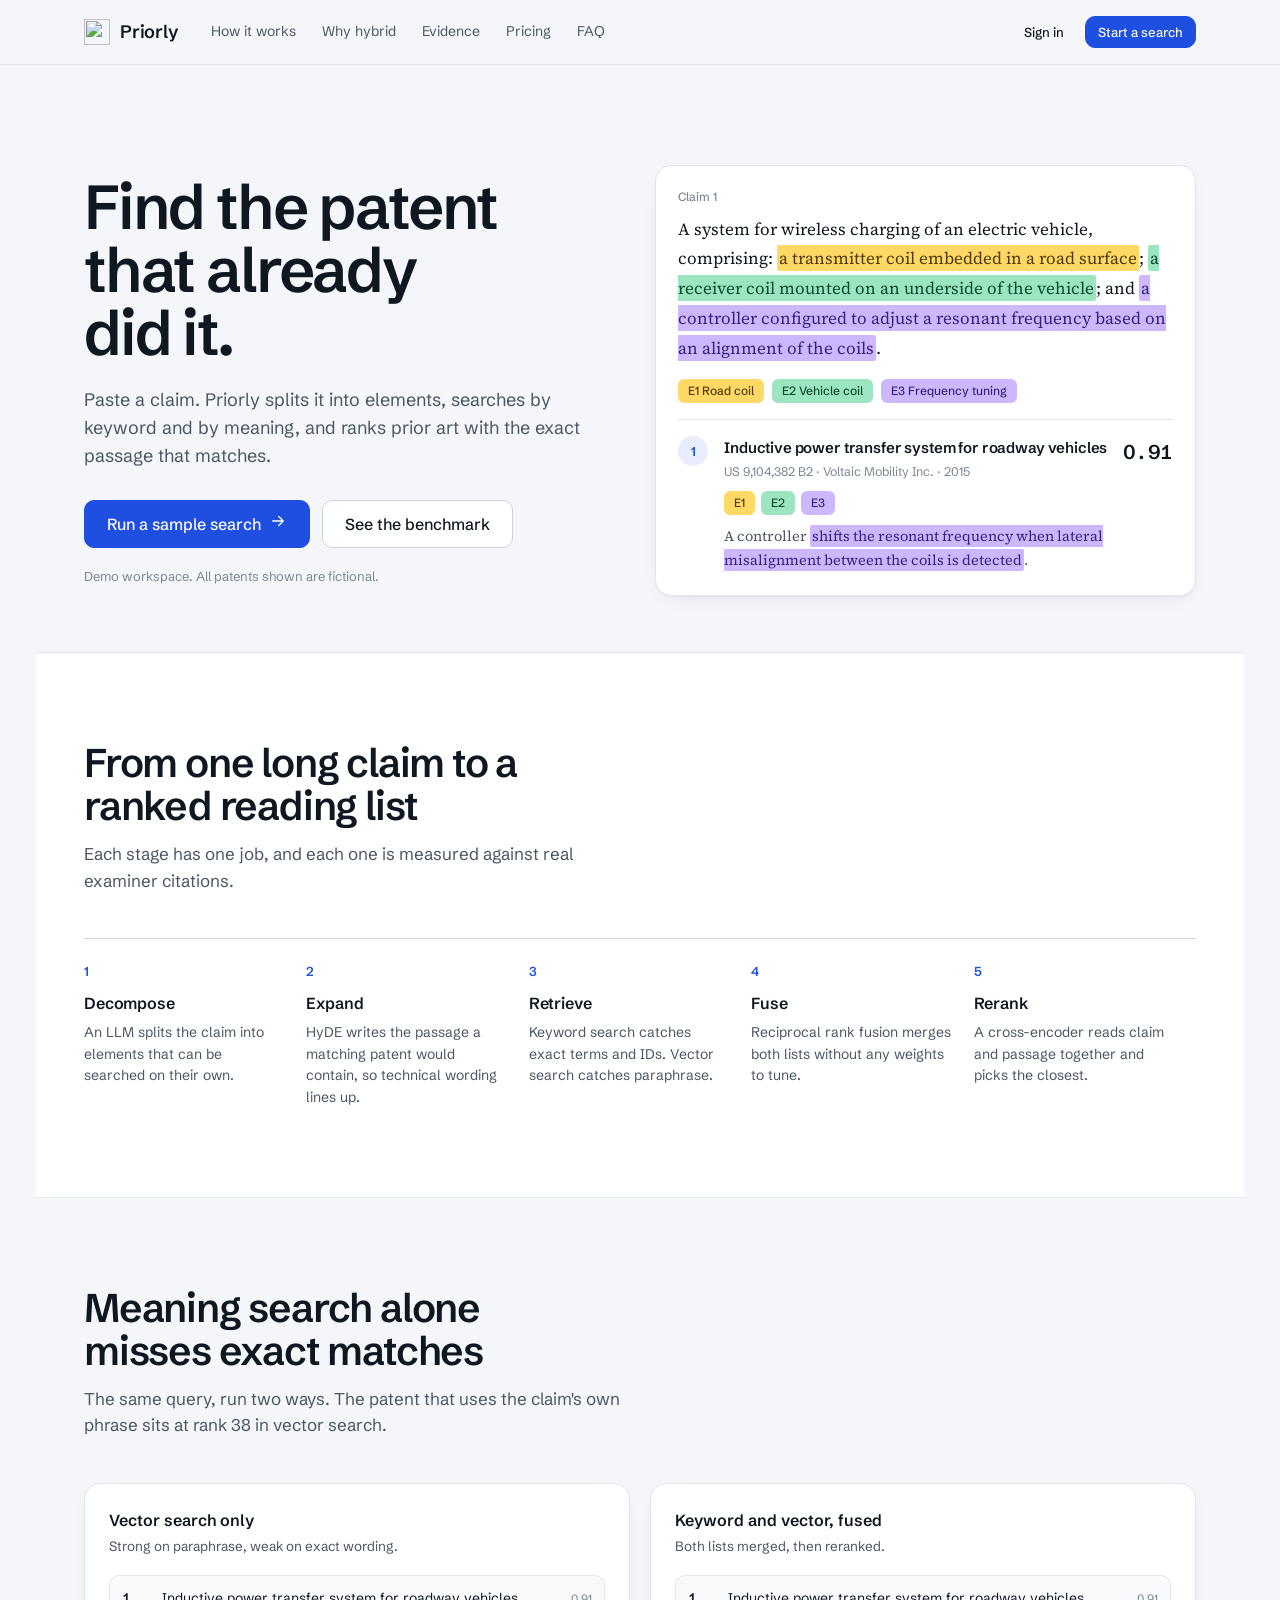
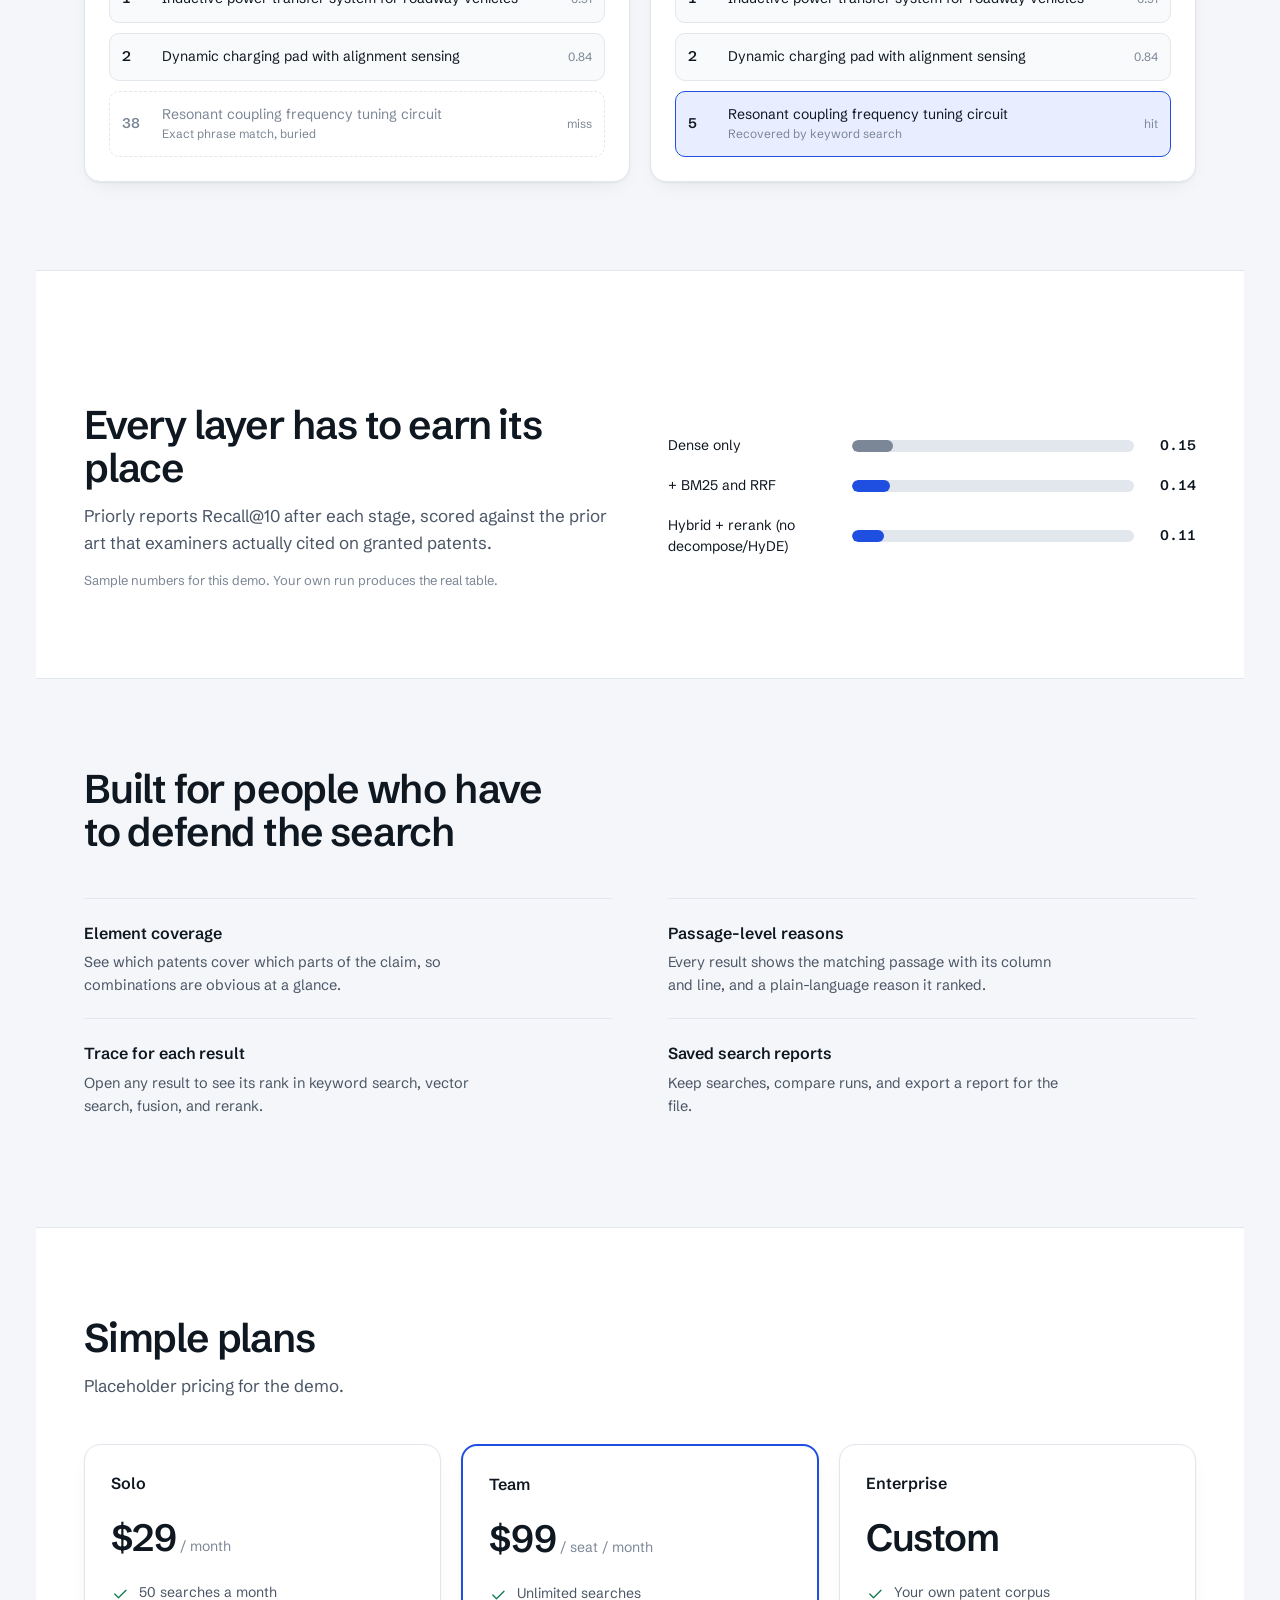
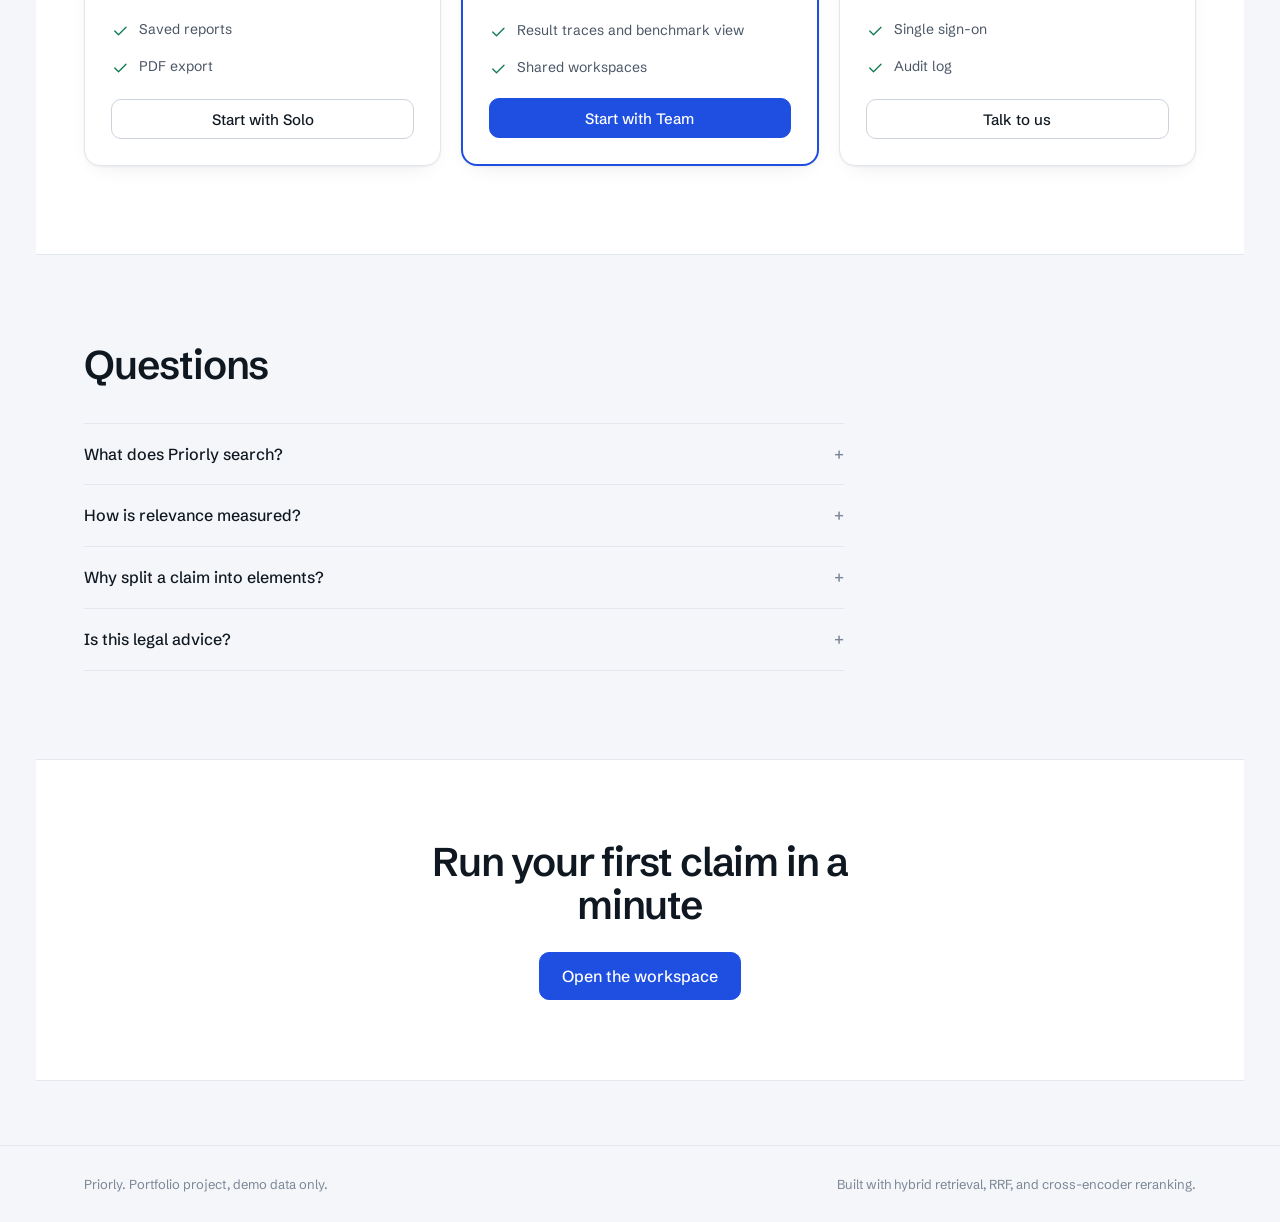
==== commit 9e0cfa68: "Restore Priorly logo assets" ====
--- a/frontend/index.html
+++ b/frontend/index.html
@@ -1,6 +1,8 @@
 <!doctype html>
 <html lang="en">
 <head>
+  <link rel="icon" type="image/png" href="/assets/priorly-logo.png?v=1">
+  <link rel="apple-touch-icon" href="/assets/priorly-logo.png?v=1">
 <meta charset="utf-8">
 <meta name="viewport" content="width=device-width,initial-scale=1">
 <title>Priorly | Prior-art search for patent claims</title>
@@ -12,14 +14,13 @@
 <script>
   (function(){try{var t=localStorage.getItem("priorly-theme");if(!t&&window.matchMedia("(prefers-color-scheme: dark)").matches)t="dark";if(t)document.documentElement.setAttribute("data-theme",t)}catch(e){}})();
 </script>
-<link rel="icon" type="image/svg+xml" href="/favicon.svg?v=4">
 </head>
 <body>
 
 <header class="nav">
-  <div class="wrap">
+<div class="wrap">
     <a href="index.html" class="logo" aria-label="Priorly home">
-      <svg viewBox="0 0 26 26" aria-hidden="true"><rect width="26" height="26" rx="7" fill="var(--ink)"/><rect x="5" y="6" width="16" height="3.4" rx="1.7" fill="var(--e1)"/><rect x="5" y="11.3" width="11" height="3.4" rx="1.7" fill="var(--e2)"/><rect x="5" y="16.6" width="14" height="3.4" rx="1.7" fill="var(--e3)"/></svg>
+      <img src="/assets/priorly-logo.png" alt="" aria-hidden="true">
       Priorly
     </a>
     <nav aria-label="Main">
--- a/frontend/css/styles.css
+++ b/frontend/css/styles.css
@@ -45,6 +45,7 @@
 .chip.flag{background:var(--brand-soft);color:var(--brand);border-color:transparent}
 .logo{display:inline-flex;align-items:center;gap:10px;font-weight:600;font-size:18px;letter-spacing:-.01em}
 .logo svg{width:26px;height:26px}
+.logo img{width:26px;height:26px;object-fit:contain;display:block}
 
 /* ---------- Landing ---------- */
 .wrap{max-width:1160px;margin:0 auto;padding:0 24px}
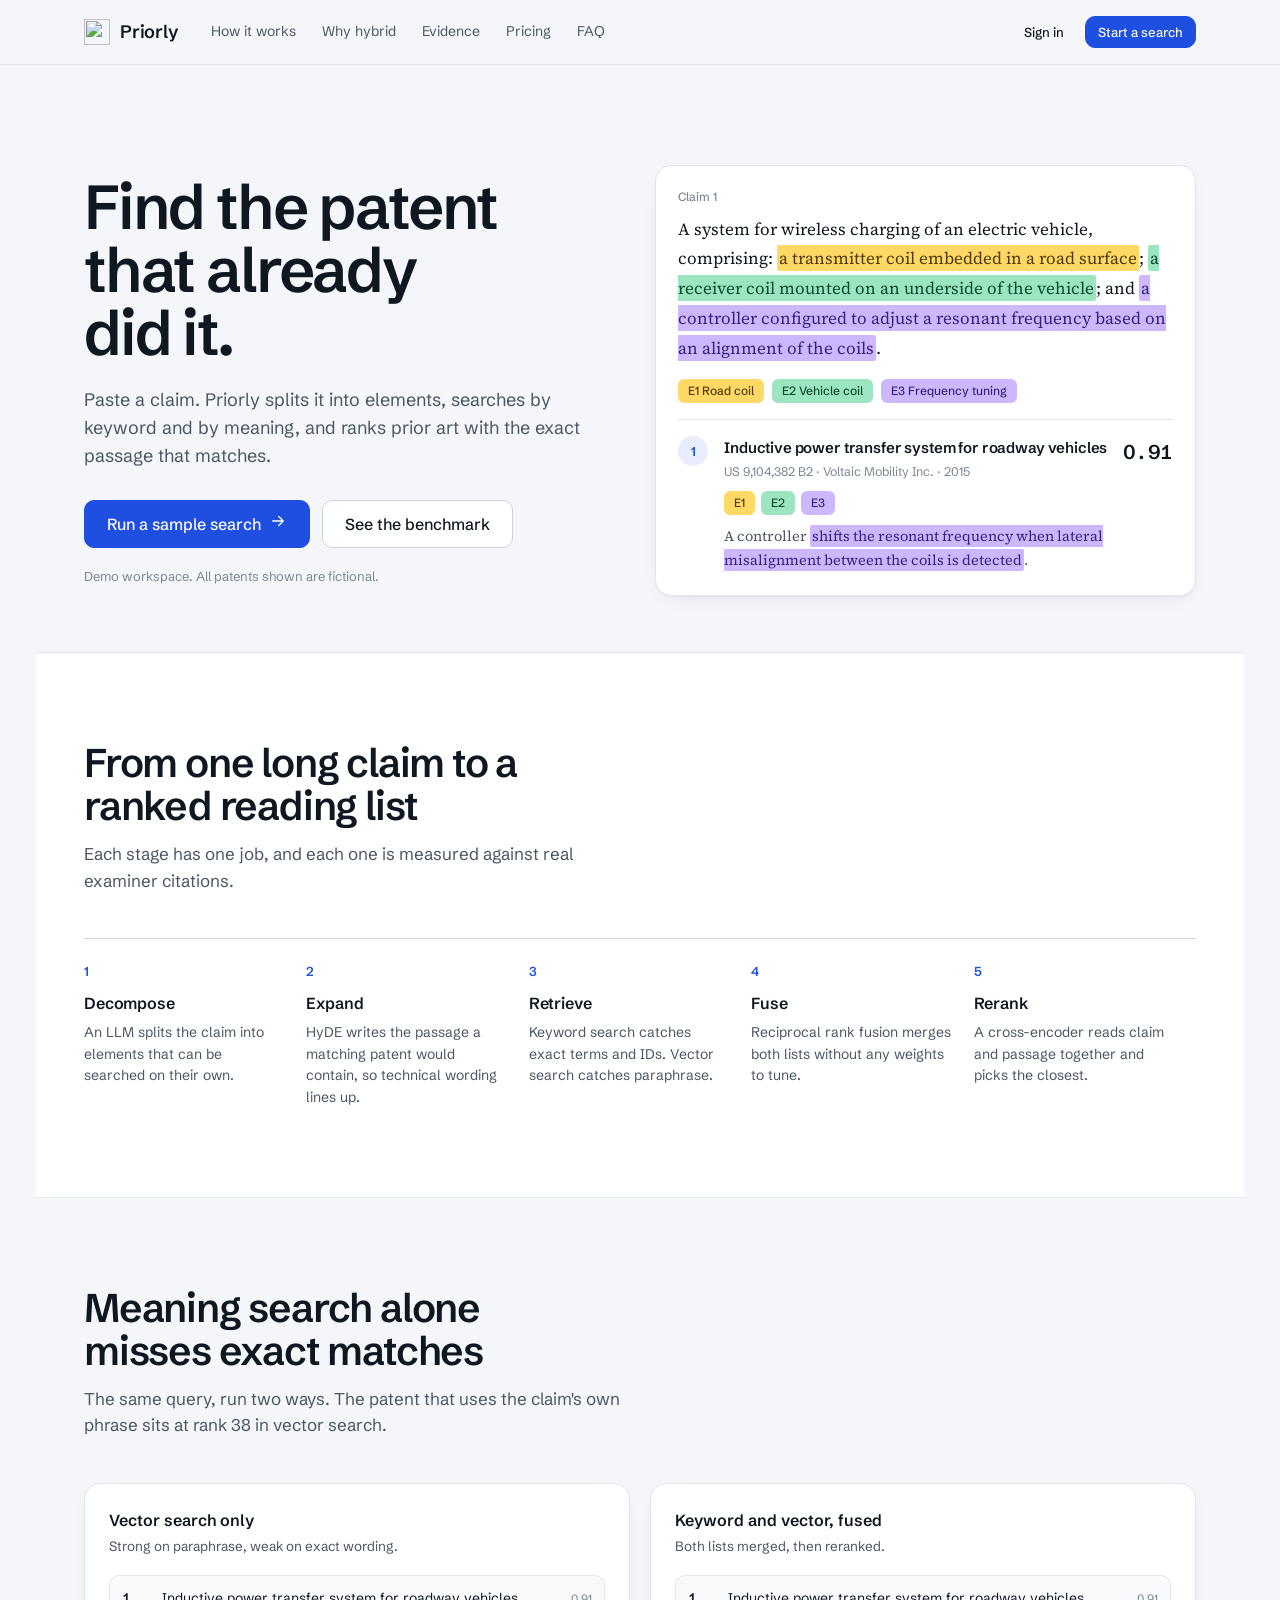
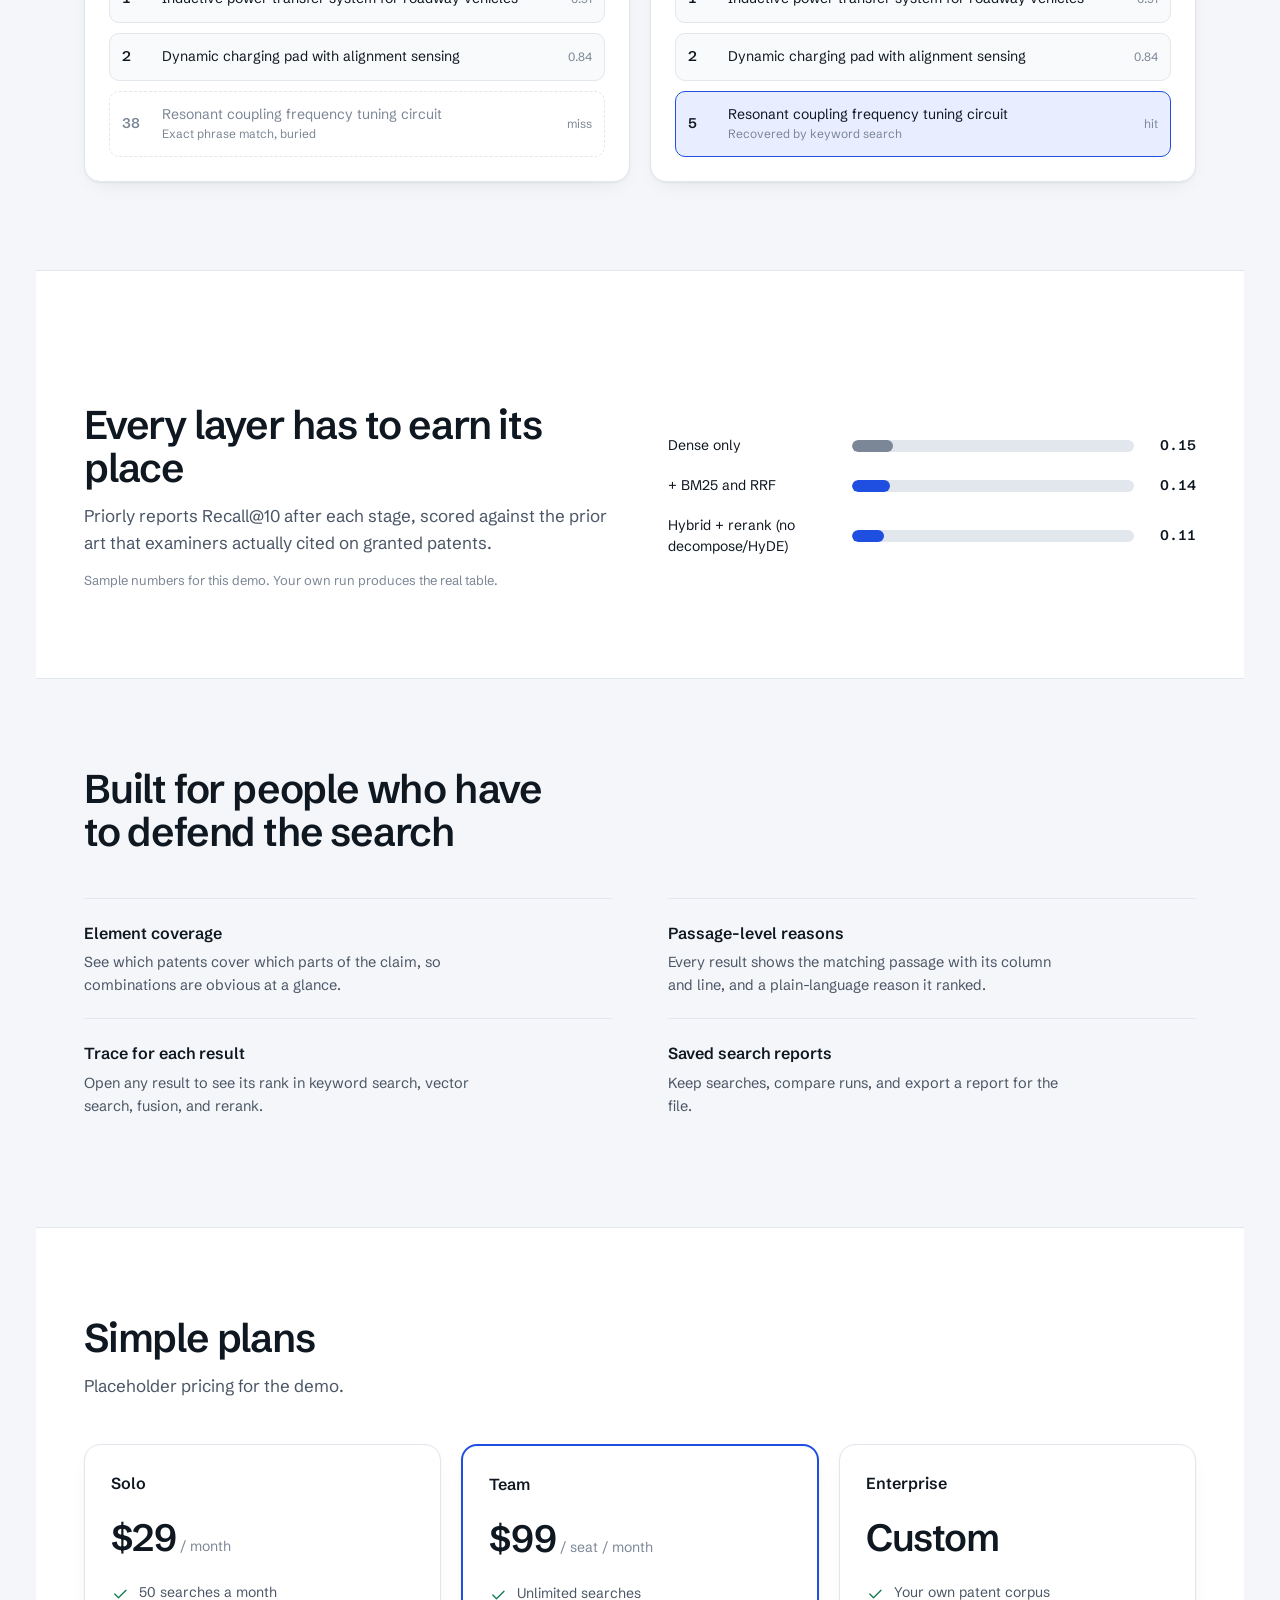
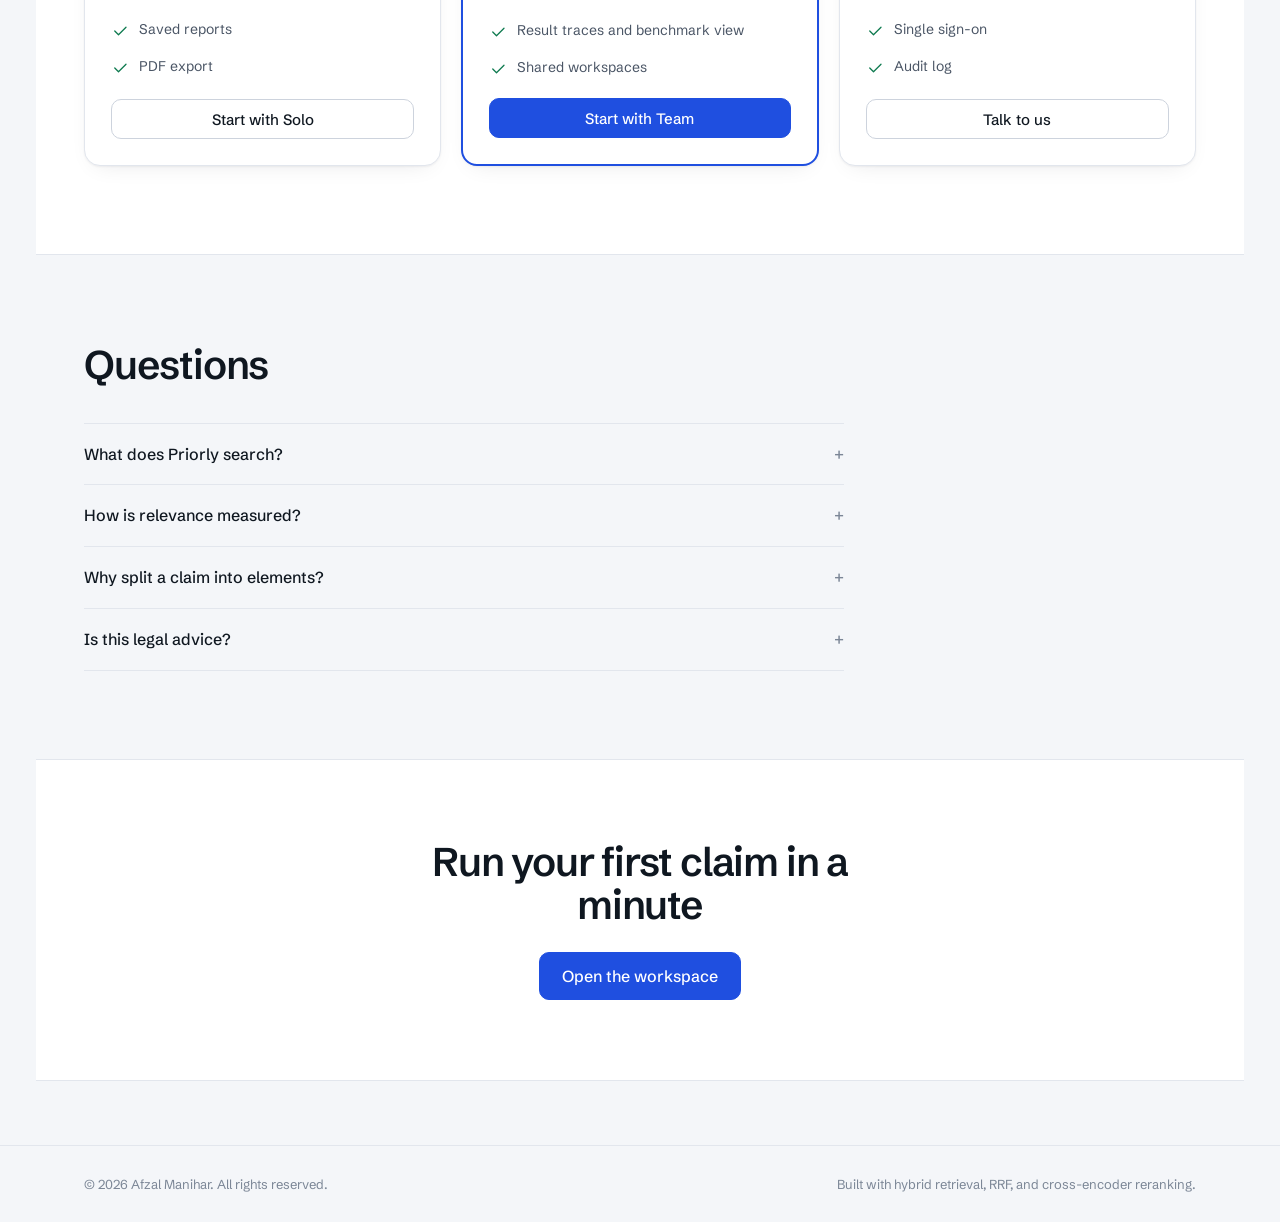
==== commit 36baca82: "Add per-user history, memory notes, report delete and footer" ====
--- a/frontend/index.html
+++ b/frontend/index.html
@@ -183,7 +183,7 @@
 </main>
 
 <footer>
-  <div class="wrap"><span>Priorly. Portfolio project, demo data only.</span><span>Built with hybrid retrieval, RRF, and cross-encoder reranking.</span></div>
+  <div class="wrap"><span>&copy; 2026 Afzal Manihar. All rights reserved.</span><span>Built with hybrid retrieval, RRF, and cross-encoder reranking.</span></div>
 </footer>
 
 <script src="js/icons.js"></script>
--- a/frontend/css/styles.css
+++ b/frontend/css/styles.css
@@ -208,7 +208,9 @@
 .aside .el:first-of-type{border-top:0}
 .aside .el .chip{margin-top:1px}
 .cov{display:flex;gap:6px;align-items:center;font-size:13px;margin:8px 0}
-.cov .track{flex:1;height:8px}
+.cov .track{flex:1;height:8px;display:flex}
+.cov .track i.half{background:var(--e1);opacity:.55}
+.chip.partial{border-style:dashed}
 .kv{display:flex;justify-content:space-between;font-size:13.5px;padding:7px 0;border-top:1px solid var(--line);color:var(--ink2)}
 .kv:first-of-type{border-top:0}
 .kv b{color:var(--ink);font-weight:500}
@@ -254,7 +256,8 @@
   .nav .wrap{justify-content:space-between}
   .app{grid-template-columns:1fr}
   .side{position:static;height:auto;flex-direction:row;flex-wrap:wrap;align-items:center;padding:12px}
-  .side .ws,.side .usage{display:none}
+  .side .ws{display:flex}
+  .side .usage{display:none}
   .menu{flex-direction:row;flex-wrap:wrap}
   .side .foot{margin:0 0 0 auto;flex-direction:row}
   main{padding:20px 16px 56px}
@@ -422,4 +425,78 @@
   .search-guide-grid {
     grid-template-columns: minmax(0, 1fr);
   }
-}+}
+/* Align Retrieval Inspector controls */
+.row-ctl:has(#insSel) > label {
+  display: inline-flex;
+  align-items: center;
+  gap: 8px;
+}
+.row-ctl:has(#insSel) > #insReload {
+  align-self: center;
+}
+
+
+/* Phase B: session-gated authentication. Existing workspace styles remain unchanged. */
+.auth-hidden{display:none!important}
+.auth-gate{min-height:100vh;min-height:100dvh;display:grid;place-items:center;padding:24px;background:var(--bg);color:var(--ink)}
+.auth-gate[hidden]{display:none!important}
+.auth-card{width:min(100%,440px);padding:clamp(22px,5vw,38px);border:1px solid var(--line);border-radius:18px;background:var(--surface);box-shadow:0 18px 60px rgba(0,0,0,.08)}
+.auth-logo{display:inline-flex;margin-bottom:34px;text-decoration:none}
+.auth-intro{margin-bottom:26px}
+.auth-eyebrow{font-size:10px;letter-spacing:.14em;font-weight:600;color:var(--ink3);margin:0 0 10px}
+.auth-intro h1{font-size:clamp(26px,6vw,32px);letter-spacing:-.035em;line-height:1.15;margin:0 0 8px}
+.auth-intro p:last-child{color:var(--ink2);font-size:14px;margin:0}
+.auth-form{display:grid;gap:9px}
+.auth-form[hidden]{display:none}
+.auth-form label{font-size:13px;font-weight:600;margin-top:8px}
+.auth-form input{width:100%;min-width:0;min-height:46px;padding:11px 13px;border:1px solid var(--line2);border-radius:9px;background:var(--bg);color:var(--ink);font:inherit;font-size:16px}
+.auth-form input:focus-visible,.auth-card button:focus-visible{outline:2px solid var(--accent,var(--ink));outline-offset:3px}
+.auth-submit{width:100%;min-height:46px;justify-content:center;margin-top:14px}
+.auth-hint{color:var(--ink3);font-size:12px}
+.auth-message{min-height:20px;margin:12px 0 0;color:var(--danger,var(--warn));font-size:13px}
+.auth-switch{text-align:center;font-size:13px;color:var(--ink2);margin:12px 0 0}
+.auth-link{border:0;background:none;color:var(--ink);font:inherit;font-weight:600;text-decoration:underline;text-underline-offset:3px;cursor:pointer;padding:4px}
+.auth-theme{display:block;margin:20px auto 0;border:0;background:none;color:var(--ink3);font:inherit;font-size:12px;cursor:pointer;padding:8px}
+.ws{min-width:0}
+.user-meta{min-width:0;flex:1}
+.user-meta b{max-width:150px;overflow:hidden;text-overflow:ellipsis;white-space:nowrap}
+.logout-btn{flex:none;padding:6px 9px}
+@media(max-width:650px){
+  .auth-gate{padding:16px;align-items:center}
+  .auth-card{padding:24px 20px;border-radius:14px}
+  .auth-logo{margin-bottom:28px}
+  .ws{flex:1 1 100%;}
+  .user-meta b{max-width:calc(100vw - 190px)}
+}
+@media(max-width:380px){.auth-gate{padding:10px}.auth-card{padding:20px 16px}}
+
+/* Sidebar layout fix: keep footer visible */
+.side {
+  height: 100vh;
+  height: 100dvh;
+  min-height: 0;
+  overflow: hidden;
+}
+
+.side > .logo,
+.side > .ws,
+.side > .foot {
+  flex-shrink: 0;
+}
+
+.side > .menu {
+  flex: 1 1 auto;
+  min-height: 0;
+  overflow-y: auto;
+  overscroll-behavior: contain;
+  scrollbar-width: thin;
+  scrollbar-color: var(--line2) transparent;
+  padding-right: 3px;
+}
+
+.side > .foot {
+  flex: 0 0 auto;
+  margin-top: auto;
+  padding-top: 4px;
+}
